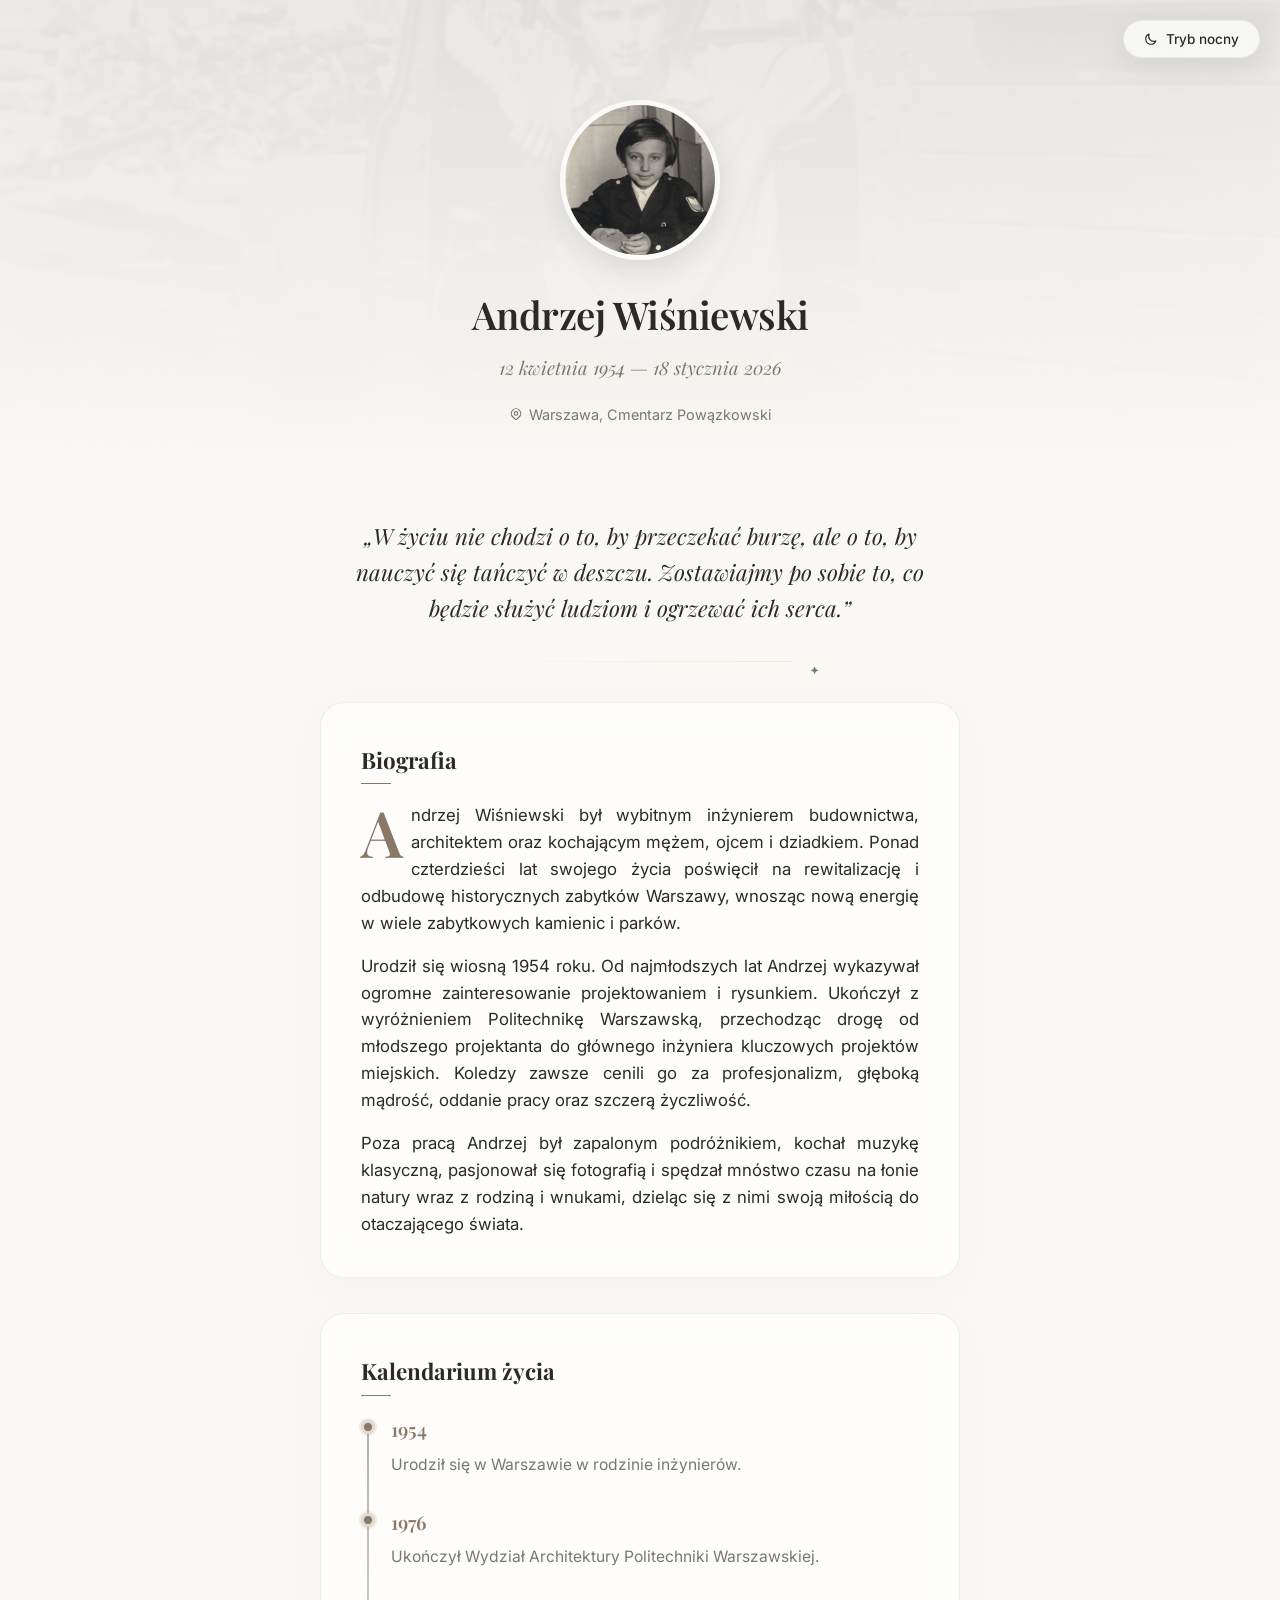
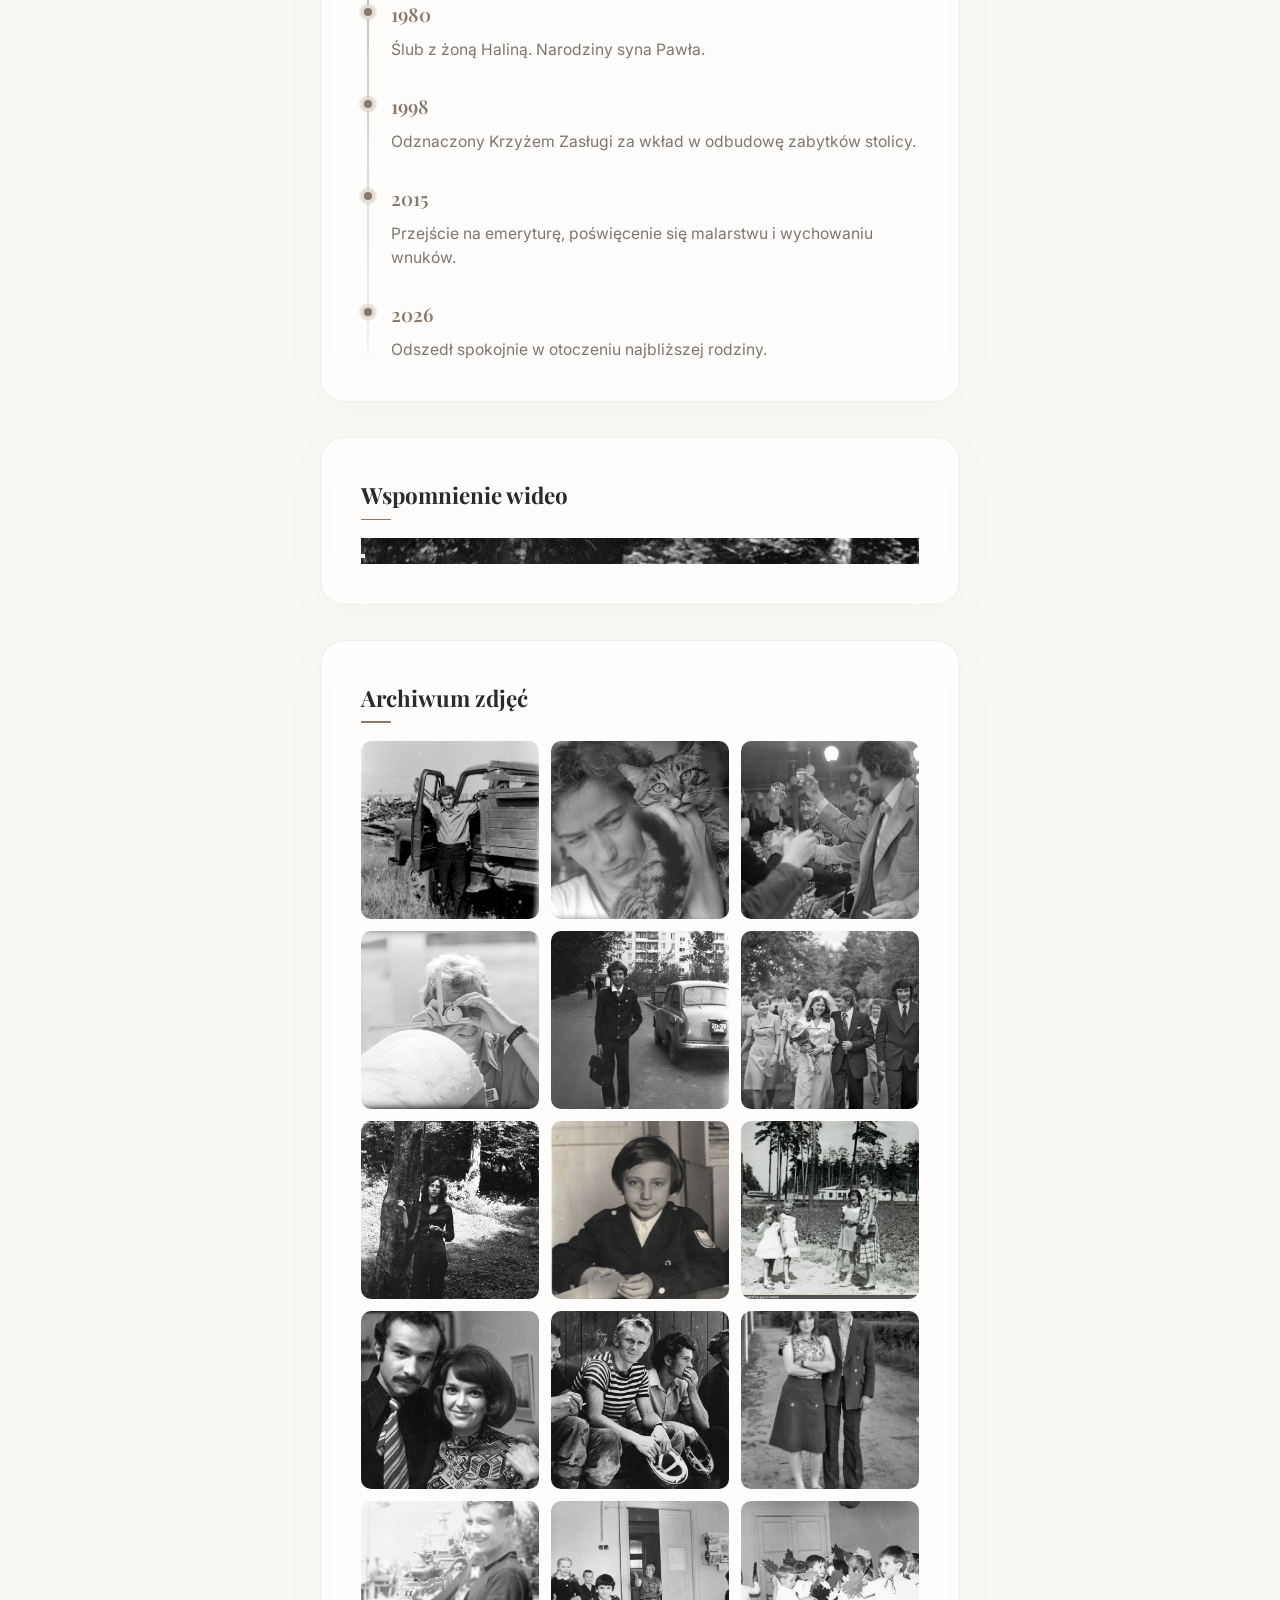
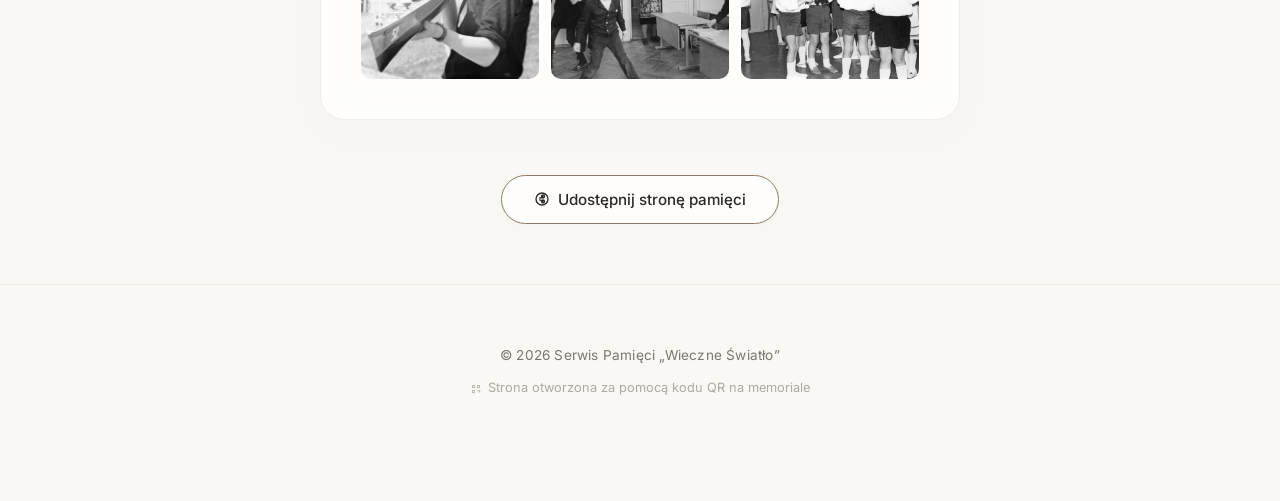
==== index.html @ 3fda1692 "Upload index.html" ====
<!DOCTYPE html>
<html lang="pl">
<!-- InMemory Rebuild Trigger -->
<head>
    <meta charset="UTF-8">
    <meta name="viewport" content="width=device-width, initial-scale=1.0">
    <title>InMemory — Andrzej Wiśniewski</title>
    <meta name="description" content="Cyfrowy memoriał ku pamięci Andrzeja Wiśniewskiego (1954 – 2026). Historia życia, biografia, zdjęcia oraz archiwum wideo.">
    <link rel="stylesheet" href="styles.css">
</head>
<body>

    <!-- Przełącznik motywu (Jasny / Ciemny) -->
    <button id="theme-toggle-btn" class="theme-toggle" aria-label="Przełącz motyw graficzny">
        <!-- Ikona wstawiana dynamicznie przez JS -->
        Tryb ciemny
    </button>

    <!-- Nagłówek strony (Hero) -->
    <header class="hero">
        <!-- Tło: Pokaz slajdów ze zdjęć z efektem rozmycia -->
        <div class="hero-slideshow">
            <div class="slide" style="background-image: url('1.jpg');"></div>
            <div class="slide" style="background-image: url('3.jpg');"></div>
            <div class="slide" style="background-image: url('4.jpg');"></div>
            <div class="slide" style="background-image: url('10.jpg');"></div>
        </div>
        <div class="hero-overlay"></div>

        <div class="hero-content">
            <div class="avatar-container">
                <img src="66.jpg" alt="Andrzej Wiśniewski" class="avatar-image">
            </div>
            <h1 class="memorial-name">Andrzej Wiśniewski</h1>
            <div class="memorial-dates">12 kwietnia 1954 — 18 stycznia 2026</div>
            
            <div class="location-tag">
                <svg width="14" height="14" fill="none" stroke="currentColor" stroke-width="2" viewBox="0 0 24 24"><path stroke-linecap="round" stroke-linejoin="round" d="M17.657 16.657L13.414 20.9a1.998 1.998 0 01-2.827 0l-4.244-4.243a8 8 0 1111.314 0z"/><path stroke-linecap="round" stroke-linejoin="round" d="M15 11a3 3 0 11-6 0 3 3 0 016 0z"/></svg>
                <span>Warszawa, Cmentarz Powązkowski</span>
            </div>
        </div>
    </header>

    <main class="container">
        
        <!-- Cytat / Motto życiowe -->
        <section class="section-quote text-center reveal">
            <blockquote class="epitaph">
                „W życiu nie chodzi o to, by przeczekać burzę, ale o to, by nauczyć się tańczyć w deszczu. Zostawiajmy po sobie to, co będzie służyć ludziom i ogrzewać ich serca.”
            </blockquote>
            <div class="separator-ornament"></div>
        </section>

        <!-- Biografia -->
        <section class="section reveal">
            <h2 class="section-title">Biografia</h2>
            <div class="bio-text">
                <p><span class="drop-cap">A</span>ndrzej Wiśniewski był wybitnym inżynierem budownictwa, architektem oraz kochającym mężem, ojcem i dziadkiem. Ponad czterdzieści lat swojego życia poświęcił na rewitalizację i odbudowę historycznych zabytków Warszawy, wnosząc nową energię w wiele zabytkowych kamienic i parków.</p>
                <p>Urodził się wiosną 1954 roku. Od najmłodszych lat Andrzej wykazywał ogromне zainteresowanie projektowaniem i rysunkiem. Ukończył z wyróżnieniem Politechnikę Warszawską, przechodząc drogę od młodszego projektanta do głównego inżyniera kluczowych projektów miejskich. Koledzy zawsze cenili go za profesjonalizm, głęboką mądrość, oddanie pracy oraz szczerą życzliwość.</p>
                <p>Poza pracą Andrzej był zapalonym podróżnikiem, kochał muzykę klasyczną, pasjonował się fotografią i spędzał mnóstwo czasu na łonie natury wraz z rodziną i wnukami, dzieląc się z nimi swoją miłością do otaczającego świata.</p>
            </div>
        </section>

        <!-- Kalendarium życia (Timeline) -->
        <section class="section reveal">
            <h2 class="section-title">Kalendarium życia</h2>
            <div class="timeline">
                <div class="timeline-item">
                    <div class="timeline-dot"></div>
                    <div class="timeline-year">1954</div>
                    <div class="timeline-desc">Urodził się w Warszawie w rodzinie inżynierów.</div>
                </div>
                <div class="timeline-item">
                    <div class="timeline-dot"></div>
                    <div class="timeline-year">1976</div>
                    <div class="timeline-desc">Ukończył Wydział Architektury Politechniki Warszawskiej.</div>
                </div>
                <div class="timeline-item">
                    <div class="timeline-dot"></div>
                    <div class="timeline-year">1980</div>
                    <div class="timeline-desc">Ślub z żoną Haliną. Narodziny syna Pawła.</div>
                </div>
                <div class="timeline-item">
                    <div class="timeline-dot"></div>
                    <div class="timeline-year">1998</div>
                    <div class="timeline-desc">Odznaczony Krzyżem Zasługi za wkład w odbudowę zabytków stolicy.</div>
                </div>
                <div class="timeline-item">
                    <div class="timeline-dot"></div>
                    <div class="timeline-year">2015</div>
                    <div class="timeline-desc">Przejście na emeryturę, poświęcenie się malarstwu i wychowaniu wnuków.</div>
                </div>
                <div class="timeline-item">
                    <div class="timeline-dot"></div>
                    <div class="timeline-year">2026</div>
                    <div class="timeline-desc">Odszedł spokojnie w otoczeniu najbliższej rodziny.</div>
                </div>
            </div>
        </section>

        <!-- Wspomnienie wideo -->
        <section class="section reveal">
            <h2 class="section-title">Wspomnienie wideo</h2>
            <div id="video-wrapper" class="video-wrapper">
                <div class="video-poster" style="background-image: url('10.jpg');">
                    <button class="custom-play-btn" aria-label="Odtwórz wideo">
                        <div class="play-icon-red"></div>
                    </button>
                </div>
            </div>
        </section>

        <!-- Archiwum fotograficzne -->
        <section class="section reveal">
            <h2 class="section-title">Archiwum zdjęć</h2>
            <div class="gallery-grid">
                <!-- Wszystkie obrazy z folderu (w formacie JPEG) -->
                <div class="gallery-item"><img src="1.jpg" alt="Wspomnienie 1"></div>
                <div class="gallery-item"><img src="3.jpg" alt="Wspomnienie 2"></div>
                <div class="gallery-item"><img src="4.jpg" alt="Wspomnienie 3"></div>
                <div class="gallery-item"><img src="6.jpg" alt="Wspomnienie 4"></div>
                <div class="gallery-item"><img src="8.jpg" alt="Wspomnienie 5"></div>
                <div class="gallery-item"><img src="9.jpg" alt="Wspomnienie 6"></div>
                <div class="gallery-item"><img src="10.jpg" alt="Wspomnienie 7"></div>
                <div class="gallery-item"><img src="66.jpg" alt="Wspomnienie 8"></div>
                <div class="gallery-item"><img src="2026-05-25 10.39.48.jpg" alt="Archiwum 1"></div>
                <div class="gallery-item"><img src="2026-05-25 10.40.03.jpg" alt="Archiwum 2"></div>
                <div class="gallery-item"><img src="2026-05-25 10.40.09.jpg" alt="Archiwum 3"></div>
                <div class="gallery-item"><img src="2026-05-25 10.40.13.jpg" alt="Archiwum 4"></div>
                <div class="gallery-item"><img src="2026-05-25 10.40.16.jpg" alt="Archiwum 5"></div>
                <div class="gallery-item"><img src="2026-05-25 13.16.13.jpg" alt="Archiwum 6"></div>
                <div class="gallery-item"><img src="11.jpg" alt="Archiwum 7"></div>
            </div>
        </section>

        <!-- Przycisk „Udostępnij stronę” -->
        <div class="share-action-container reveal">
            <button id="share-btn" class="btn-share">
                <svg width="16" height="16" fill="none" stroke="currentColor" stroke-width="2" viewBox="0 0 24 24"><path stroke-linecap="round" stroke-linejoin="round" d="M8.684 10.742l4.636-2.318M8.684 13.258l4.636 2.318M21 12a9 9 0 11-18 0 9 9 0 0118 0zM15.75 8.25a2.25 2.25 0 11-4.5 0 2.25 2.25 0 014.5 0zM15.75 15.75a2.25 2.25 0 11-4.5 0 2.25 2.25 0 014.5 0z"/></svg>
                Udostępnij stronę pamięci
            </button>
        </div>

    </main>

    <!-- Okno modalne „Udostępnij” -->
    <div id="share-modal-overlay" class="modal-overlay">
        <div class="share-modal">
            <button id="close-modal" class="close-modal-btn" aria-label="Zamknij">&times;</button>
            <h3 class="modal-title">Udostępnij memoriał</h3>
            <p style="font-size: 0.95rem; color: var(--text-secondary); margin-bottom: 24px; line-height: 1.5;">
                Skopiuj bezpośredni link, aby wysłać go bliskim i znajomym.
            </p>
            <button id="copy-url-btn" class="btn-copy">Skopiuj link</button>
        </div>
    </div>

    <!-- Stopka strony -->
    <footer class="footer">
        <p>© 2026 Serwis Pamięci „Wieczne Światło”</p>
        <div class="qr-info-box">
            <svg width="12" height="12" fill="currentColor" viewBox="0 0 24 24"><path d="M4 4h6v6H4zm2 2v2h2V6zm8-2h6v6h-6zm2 2v2h2V6zM4 14h6v6H4zm2 2v2h2v-2zm15 1h-2v2h-2v-2h-2v-2h6zm-4-4h2v2h-2zm2 2h2v2h-2z"/></svg>
            <span>Strona otworzona za pomocą kodu QR na memoriale</span>
        </div>
    </footer>

    <script src="app.js"></script>
</body>
</html>
---- styles.css ----
@import url('https://fonts.googleapis.com/css2?family=Inter:wght@300;400;500;600&family=Playfair+Display:ital,wght@0,400;0,600;1,400&display=swap');

:root {
    /* Day / Warm Light Theme */
    --bg-color: #FAF8F5;
    --card-bg: rgba(255, 255, 255, 0.72);
    --text-primary: #2C2A29;
    --text-secondary: #7C7671;
    --accent: #8A7968;
    --accent-light: #F0EAE1;
    --border-color: rgba(138, 121, 104, 0.12);
    --hero-overlay: rgba(250, 248, 245, 0.85);
    
    --font-serif: 'Playfair Display', Georgia, serif;
    --font-sans: 'Inter', system-ui, -apple-system, sans-serif;
    --transition-smooth: all 0.5s cubic-bezier(0.16, 1, 0.3, 1);
}

/* Night / Dark Theme */
[data-theme="dark"] {
    --bg-color: #121110;
    --card-bg: rgba(28, 26, 25, 0.72);
    --text-primary: #EDE9E6;
    --text-secondary: #9E9790;
    --accent: #D4AF37; /* Gold accent */
    --accent-light: #2A2624;
    --border-color: rgba(212, 175, 55, 0.12);
    --hero-overlay: rgba(18, 17, 16, 0.88);
}

* {
    box-sizing: border-box;
    margin: 0;
    padding: 0;
}

body {
    background-color: var(--bg-color);
    color: var(--text-primary);
    font-family: var(--font-sans);
    line-height: 1.6;
    -webkit-font-smoothing: antialiased;
    padding-bottom: 40px;
    transition: var(--transition-smooth);
    touch-action: manipulation; /* Disable double-tap zoom globally */
}

body.lightbox-open {
    overflow: hidden;
    touch-action: none; /* Prevent any background scrolling on touch screens */
}

/* Theme Toggle Button */
.theme-toggle {
    position: fixed;
    top: 20px;
    right: 20px;
    z-index: 1000;
    background: var(--card-bg);
    backdrop-filter: blur(12px);
    -webkit-backdrop-filter: blur(12px);
    border: 1px solid var(--border-color);
    color: var(--text-primary);
    padding: 10px 20px;
    border-radius: 30px;
    cursor: pointer;
    font-family: var(--font-sans);
    font-size: 0.85rem;
    font-weight: 500;
    display: flex;
    align-items: center;
    gap: 8px;
    box-shadow: 0 8px 32px rgba(0, 0, 0, 0.08);
    transition: var(--transition-smooth);
}

.theme-toggle:hover {
    transform: translateY(-1px) scale(1.03);
    box-shadow: 0 12px 24px rgba(0, 0, 0, 0.12);
}

/* Hero Section & Background Slideshow */
.hero {
    position: relative;
    text-align: center;
    padding: 100px 20px 40px;
    overflow: hidden;
    min-height: 420px;
    display: flex;
    flex-direction: column;
    justify-content: center;
    align-items: center;
}

.hero-slideshow {
    position: absolute;
    top: 0;
    left: 0;
    width: 100%;
    height: 100%;
    z-index: 1;
}

.slide {
    position: absolute;
    top: 0;
    left: 0;
    width: 100%;
    height: 100%;
    background-size: cover;
    background-position: center;
    opacity: 0;
    filter: blur(8px) scale(1.05);
    transition: opacity 2s ease-in-out;
}

.slide.active {
    opacity: 0.35;
}

.hero-overlay {
    position: absolute;
    top: 0;
    left: 0;
    width: 100%;
    height: 100%;
    background: linear-gradient(180deg, rgba(0,0,0,0.05) 0%, var(--bg-color) 100%), var(--hero-overlay);
    z-index: 2;
    transition: var(--transition-smooth);
}

.hero-content {
    position: relative;
    z-index: 3;
}

.avatar-container {
    position: relative;
    width: 160px;
    height: 160px;
    margin: 0 auto 24px;
    border-radius: 50%;
    padding: 5px;
    background: var(--card-bg);
    box-shadow: 0 10px 30px rgba(0, 0, 0, 0.1);
    transition: var(--transition-smooth);
}

.avatar-image {
    width: 100%;
    height: 100%;
    border-radius: 50%;
    object-fit: cover;
    display: block;
}

.memorial-name {
    font-family: var(--font-serif);
    font-size: 2.4rem;
    font-weight: 600;
    letter-spacing: -0.5px;
    margin-bottom: 8px;
    color: var(--text-primary);
}

.memorial-dates {
    font-family: var(--font-serif);
    font-size: 1.15rem;
    font-style: italic;
    color: var(--text-secondary);
    margin-bottom: 20px;
}

.location-tag {
    display: inline-flex;
    align-items: center;
    gap: 6px;
    font-size: 0.9rem;
    color: var(--text-secondary);
}

/* Container */
.container {
    max-width: 680px;
    margin: 0 auto;
    padding: 0 20px;
    position: relative;
    z-index: 4;
}

/* Scroll Reveal Elements */
.reveal {
    opacity: 0;
    transform: translateY(30px);
    transition: opacity 0.8s cubic-bezier(0.16, 1, 0.3, 1), transform 0.8s cubic-bezier(0.16, 1, 0.3, 1);
}

.reveal.active {
    opacity: 1;
    transform: translateY(0);
}

/* Section Styling */
.section {
    background: var(--card-bg);
    backdrop-filter: blur(20px);
    -webkit-backdrop-filter: blur(20px);
    border-radius: 24px;
    padding: 40px;
    margin-bottom: 35px;
    box-shadow: 0 10px 40px rgba(138, 121, 104, 0.04);
    border: 1px solid var(--border-color);
    transition: var(--transition-smooth);
}

.section:hover {
    transform: translateY(-2px);
    box-shadow: 0 16px 48px rgba(138, 121, 104, 0.08);
}

.section-quote {
    padding: 40px 20px 10px;
    margin-bottom: 30px;
}

.separator-ornament {
    display: flex;
    align-items: center;
    justify-content: center;
    gap: 16px;
    margin: 24px auto 0;
    width: 60%;
}

.separator-ornament::before,
.separator-ornament::after {
    content: '';
    flex: 1;
    height: 1px;
    background: linear-gradient(90deg, transparent, var(--border-color), transparent);
}

.separator-ornament::before {
    background: linear-gradient(90deg, transparent, var(--border-color));
}

.separator-ornament::after {
    background: linear-gradient(90deg, var(--border-color), transparent);
}

.separator-ornament::after {
    content: '✦';
    font-size: 0.8rem;
    color: var(--accent);
    flex: 0;
    margin: 0;
    background: none;
}

.drop-cap {
    float: left;
    font-family: var(--font-serif);
    font-size: 4rem;
    line-height: 0.8;
    padding-top: 4px;
    padding-right: 8px;
    color: var(--accent);
    font-weight: 600;
}

.section-title {
    font-family: var(--font-serif);
    font-size: 1.4rem;
    margin-bottom: 24px;
    color: var(--text-primary);
    position: relative;
    display: inline-block;
}

.section-title::after {
    content: '';
    position: absolute;
    bottom: -6px;
    left: 0;
    width: 30px;
    height: 1.5px;
    background-color: var(--accent);
}

/* Epitaph / Quote */
.epitaph {
    text-align: center;
    font-family: var(--font-serif);
    font-size: 1.4rem;
    font-style: italic;
    color: var(--text-primary);
    line-height: 1.6;
    padding: 10px;
    position: relative;
}

/* Biography */
.bio-text {
    font-size: 1.05rem;
    color: var(--text-primary);
    text-align: justify;
    text-justify: inter-word;
}

.bio-text p {
    margin-bottom: 16px;
}

.bio-text p:last-child {
    margin-bottom: 0;
}

/* Timeline */
.timeline {
    position: relative;
    padding-left: 30px;
}

.timeline::before {
    content: '';
    position: absolute;
    left: 6px;
    top: 6px;
    bottom: 6px;
    width: 2px;
    background: linear-gradient(180deg, var(--accent) 0%, var(--accent-light) 100%);
    opacity: 0.6;
}

.timeline-item {
    position: relative;
    margin-bottom: 30px;
}

.timeline-item:last-child {
    margin-bottom: 0;
}

.timeline-dot {
    position: absolute;
    left: -30px;
    top: 6px;
    width: 14px;
    height: 14px;
    border-radius: 50%;
    background-color: var(--accent);
    border: 3px solid var(--card-bg);
    box-shadow: 0 0 0 2px rgba(138, 121, 104, 0.15);
    transition: var(--transition-smooth);
}

.timeline-item:hover .timeline-dot {
    transform: scale(1.2);
    background-color: var(--text-primary);
    box-shadow: 0 0 0 4px rgba(138, 121, 104, 0.25);
}

.timeline-year {
    font-family: var(--font-serif);
    font-weight: 600;
    font-size: 1.2rem;
    color: var(--accent);
    margin-bottom: 6px;
    display: inline-block;
    padding-bottom: 2px;
}

.timeline-desc {
    font-size: 0.98rem;
    color: var(--text-secondary);
    line-height: 1.5;
}

/* Video Section */
.video-container {
    position: relative;
    border-radius: 14px;
    overflow: hidden;
    background: #000;
    aspect-ratio: 16/9;
}

.video-container video {
    width: 100%;
    height: 100%;
    object-fit: cover;
}

/* Gallery Grid */
.gallery-grid {
    display: grid;
    grid-template-columns: repeat(3, 1fr);
    gap: 12px;
}

.gallery-item {
    aspect-ratio: 1;
    overflow: hidden;
    border-radius: 10px;
    cursor: pointer;
    background-color: var(--accent-light);
    position: relative;
}

.gallery-item img {
    width: 100%;
    height: 100%;
    object-fit: cover;
    transition: var(--transition-smooth);
}

.gallery-item:hover img {
    transform: scale(1.04);
}

/* Lightbox Modal */
.lightbox {
    position: fixed;
    top: 0;
    left: 0;
    width: 100%;
    height: 100%;
    background: rgba(0, 0, 0, 0.95);
    display: flex;
    align-items: center;
    justify-content: center;
    z-index: 1000;
    opacity: 0;
    pointer-events: none;
    transition: opacity 0.3s ease;
    touch-action: none;
}

.lightbox.active {
    opacity: 1;
    pointer-events: auto;
}

.lightbox-content {
    max-width: 80%;
    max-height: 80%;
    object-fit: contain;
    border-radius: 6px;
    user-select: none;
}

.lightbox-close {
    position: absolute;
    top: 20px;
    right: 20px;
    color: white;
    font-size: 2.5rem;
    cursor: pointer;
    background: none;
    border: none;
    padding: 10px;
    z-index: 1010;
}

/* Lightbox Navigation */
.lightbox-arrow {
    position: absolute;
    top: 50%;
    transform: translateY(-50%);
    background: none;
    border: none;
    color: rgba(255, 255, 255, 0.7);
    font-size: 3rem;
    cursor: pointer;
    padding: 20px;
    user-select: none;
    transition: var(--transition-smooth);
    z-index: 1010;
}

.lightbox-arrow:hover {
    color: white;
}

.lightbox-prev {
    left: 10px;
}

.lightbox-next {
    right: 10px;
}

/* Share Section */
.share-action-container {
    text-align: center;
    padding: 20px 0 60px; /* added bottom margin */
}

.btn-share {
    background: var(--card-bg);
    color: var(--text-primary);
    border: 1px solid var(--accent);
    padding: 14px 32px;
    font-family: var(--font-sans);
    font-size: 0.95rem;
    font-weight: 500;
    border-radius: 30px;
    cursor: pointer;
    box-shadow: 0 4px 15px rgba(0, 0, 0, 0.02);
    display: inline-flex;
    align-items: center;
    gap: 8px;
    transition: var(--transition-smooth);
}

.btn-share:hover {
    transform: translateY(-2px);
    box-shadow: 0 8px 24px rgba(0, 0, 0, 0.08);
    background-color: var(--accent);
    color: var(--card-bg);
}

/* Share Modal */
.modal-overlay {
    position: fixed;
    top: 0;
    left: 0;
    width: 100%;
    height: 100%;
    background: rgba(0, 0, 0, 0.5);
    backdrop-filter: blur(4px);
    display: flex;
    align-items: center;
    justify-content: center;
    z-index: 1100;
    opacity: 0;
    pointer-events: none;
    transition: opacity 0.3s ease;
}

.modal-overlay.active {
    opacity: 1;
    pointer-events: auto;
}

.share-modal {
    background: var(--card-bg);
    border-radius: 24px;
    padding: 35px;
    width: 90%;
    max-width: 400px;
    text-align: center;
    box-shadow: 0 20px 60px rgba(0,0,0,0.15);
    border: 1px solid var(--border-color);
    transform: scale(0.9);
    transition: transform 0.3s cubic-bezier(0.16, 1, 0.3, 1);
}

.modal-overlay.active .share-modal {
    transform: scale(1);
}

.modal-title {
    font-family: var(--font-serif);
    font-size: 1.3rem;
    margin-bottom: 20px;
    color: var(--text-primary);
}

.btn-copy {
    background-color: var(--text-primary);
    color: var(--card-bg);
    border: none;
    padding: 10px 24px;
    border-radius: 20px;
    font-size: 0.9rem;
    font-weight: 500;
    cursor: pointer;
    transition: var(--transition-smooth);
    margin-top: 10px;
    width: 100%;
}

.btn-copy:hover {
    opacity: 0.9;
}

.close-modal-btn {
    position: absolute;
    top: 15px;
    right: 15px;
    background: none;
    border: none;
    font-size: 1.5rem;
    color: var(--text-secondary);
    cursor: pointer;
}

/* Footer */
.footer {
    text-align: center;
    padding: 60px 20px; /* More breathing room */
    font-size: 0.85rem;
    color: var(--text-secondary);
    border-top: 1px solid var(--border-color);
    background: transparent;
    transition: var(--transition-smooth);
}

.footer p {
    margin-bottom: 12px;
    font-weight: 400;
    letter-spacing: 0.2px;
}

.qr-info-box {
    display: inline-flex;
    align-items: center;
    justify-content: center;
    gap: 6px;
    background: none; /* Removed the heavy dark background */
    border: none;
    padding: 0;
    color: var(--text-secondary);
    font-size: 0.8rem;
    opacity: 0.6; /* Subdued look */
    transition: var(--transition-smooth);
}

.qr-info-box svg {
    opacity: 0.8;
}

/* Utility */
.text-center { text-align: center; }

/* Responsive adjustments */
@media (max-width: 480px) {
    .memorial-name {
        font-size: 1.7rem;
    }
    .avatar-container {
        width: 120px;
        height: 120px;
        margin-bottom: 16px;
    }
    .gallery-grid {
        grid-template-columns: repeat(2, 1fr);
    }
    .section {
        padding: 16px 12px;
        border-radius: 12px;
        margin-bottom: 20px;
    }
    .section-title {
        font-size: 1.25rem;
        margin-bottom: 16px;
    }
    .epitaph {
        font-size: 1.15rem;
        padding: 10px 5px;
    }
    .bio-text {
        font-size: 0.95rem;
    }
    .hero {
        padding-top: 60px;
        min-height: 320px;
    }
    .lightbox-arrow {
        font-size: 1.8rem;
        padding: 10px;
    }
    .footer {
        padding: 30px 15px;
    }
}
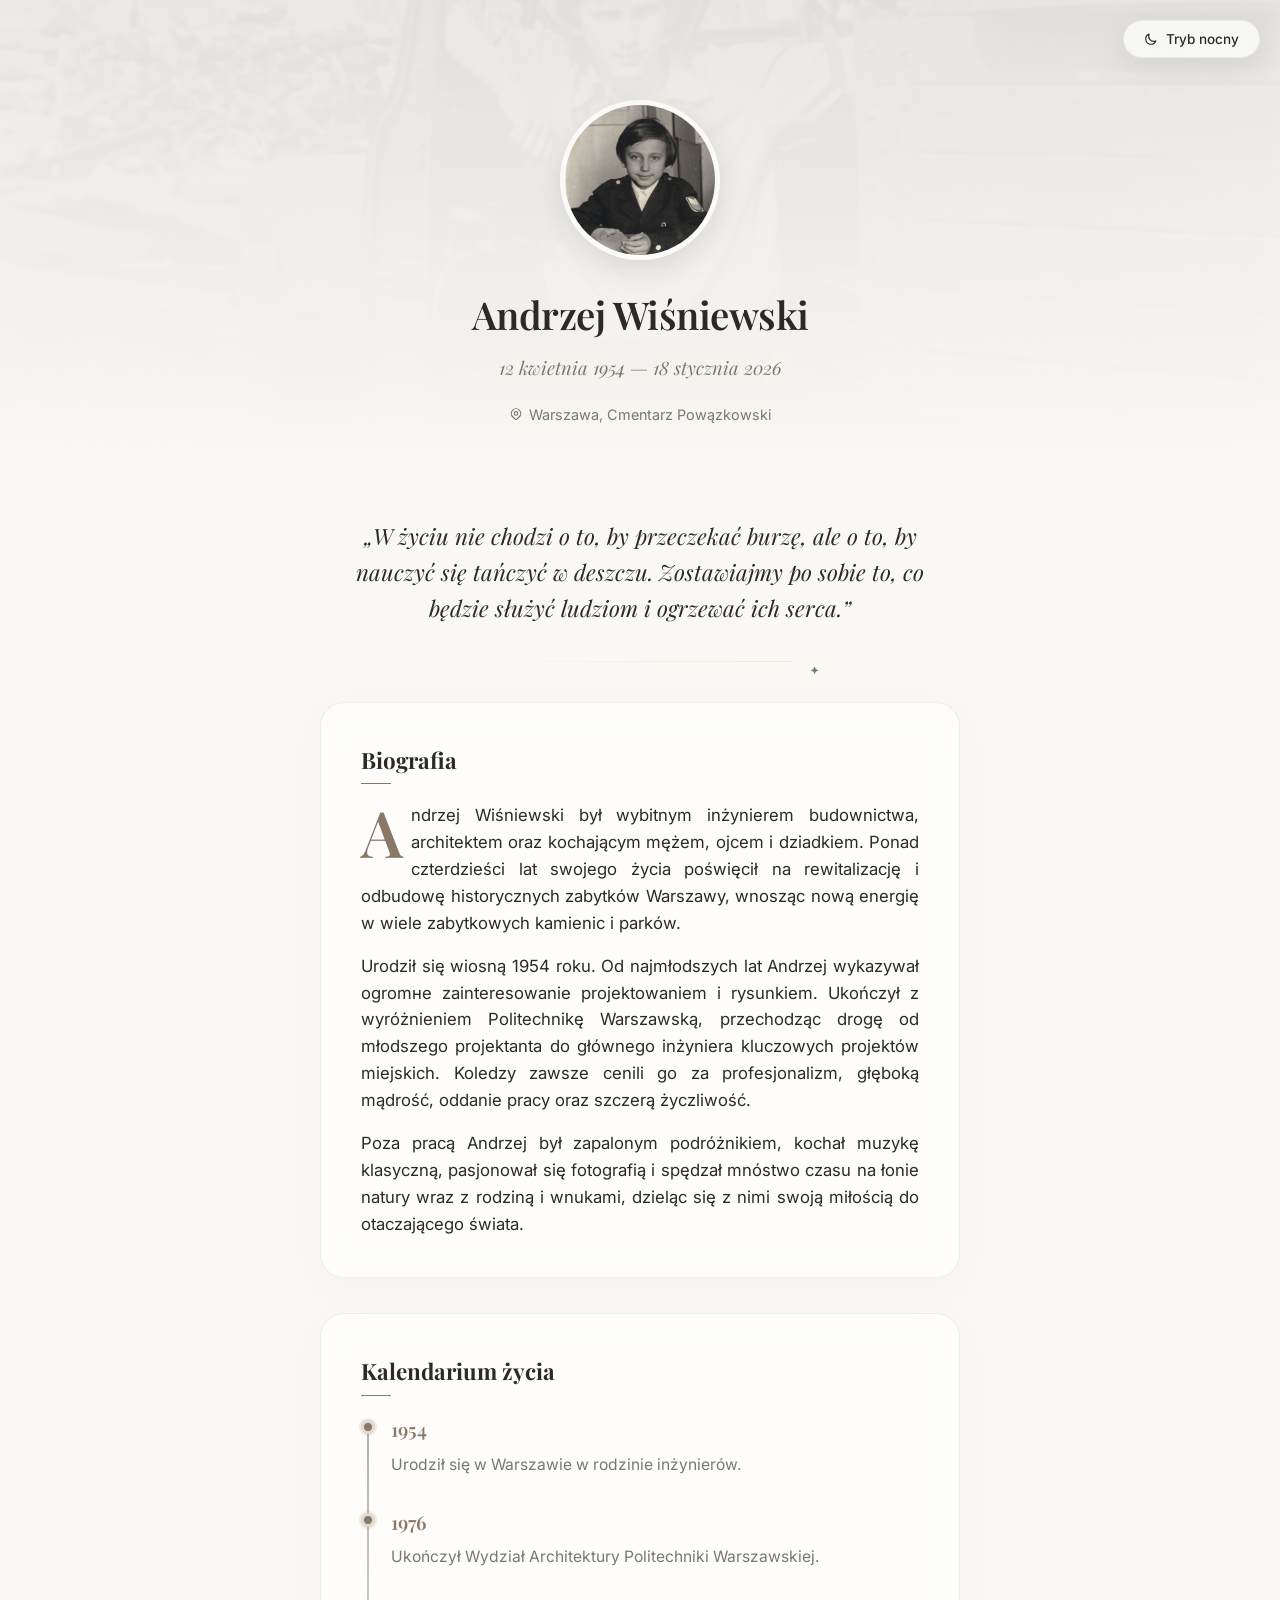
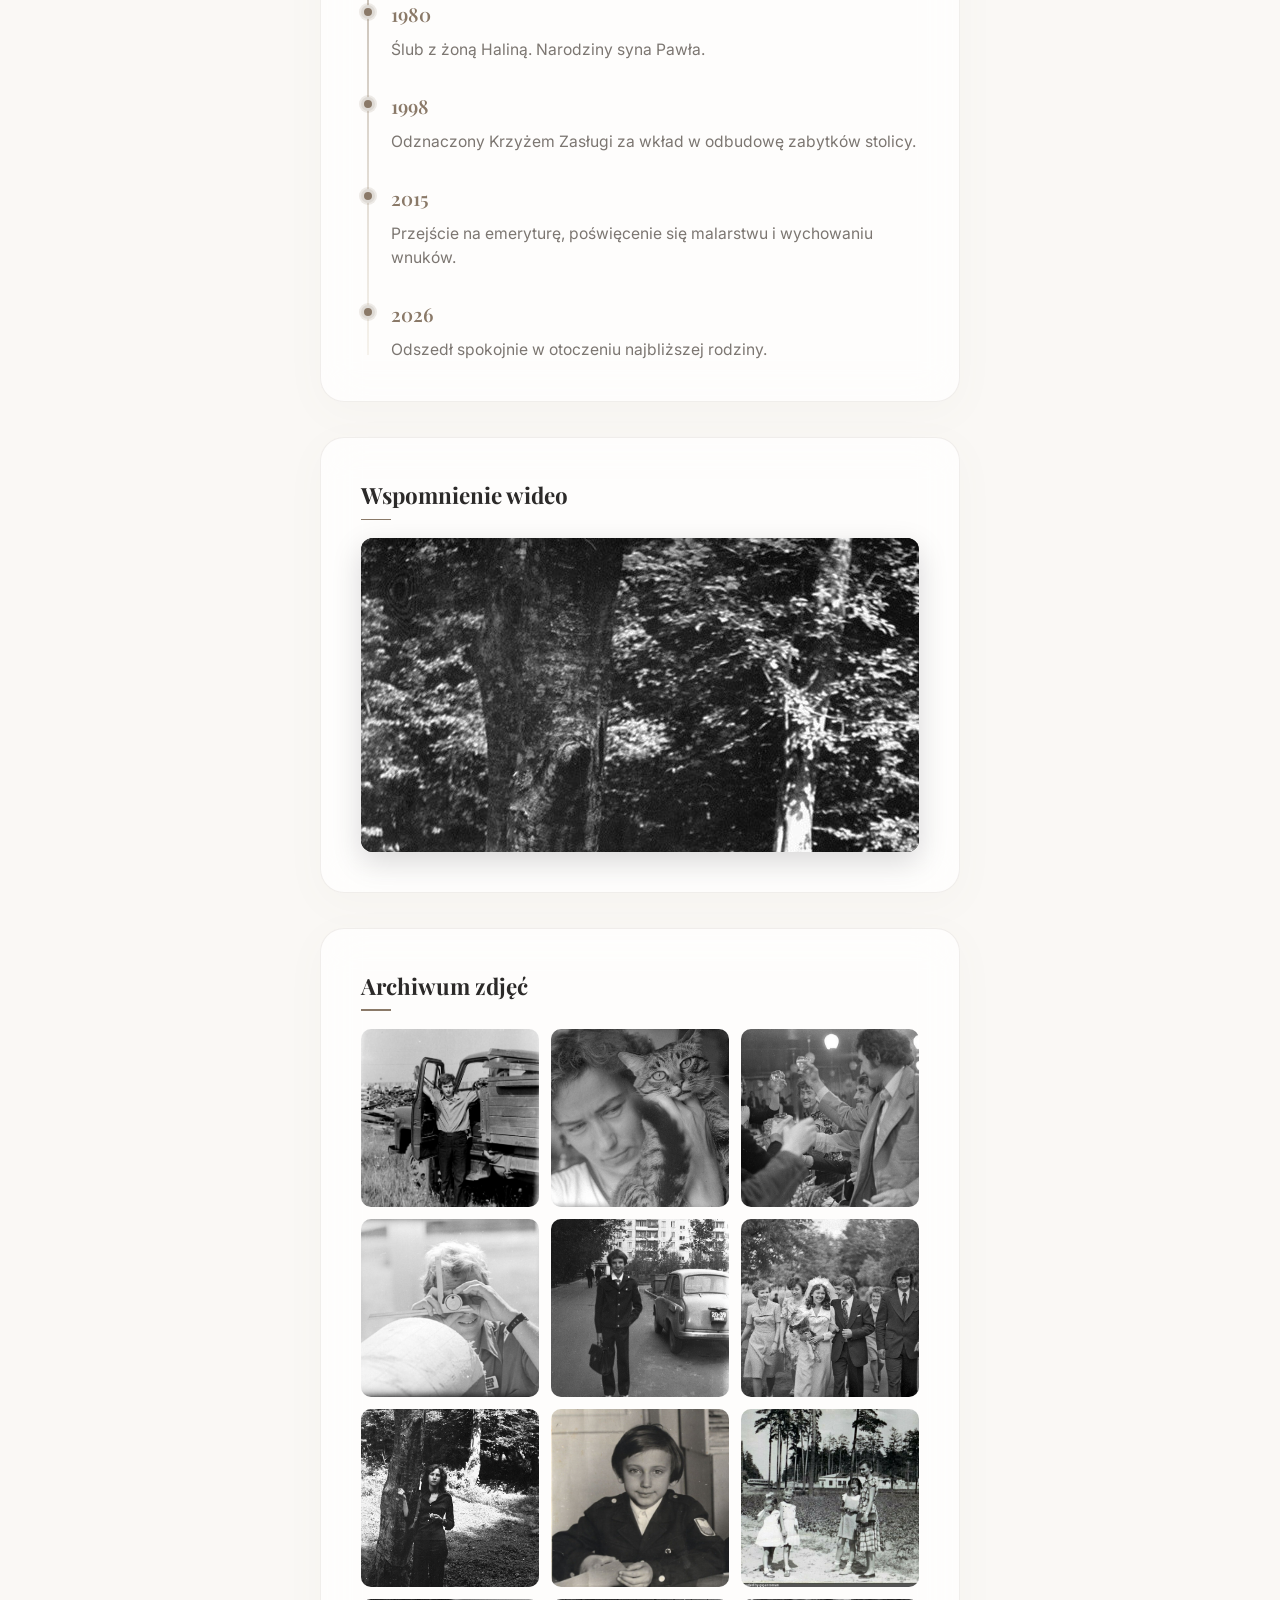
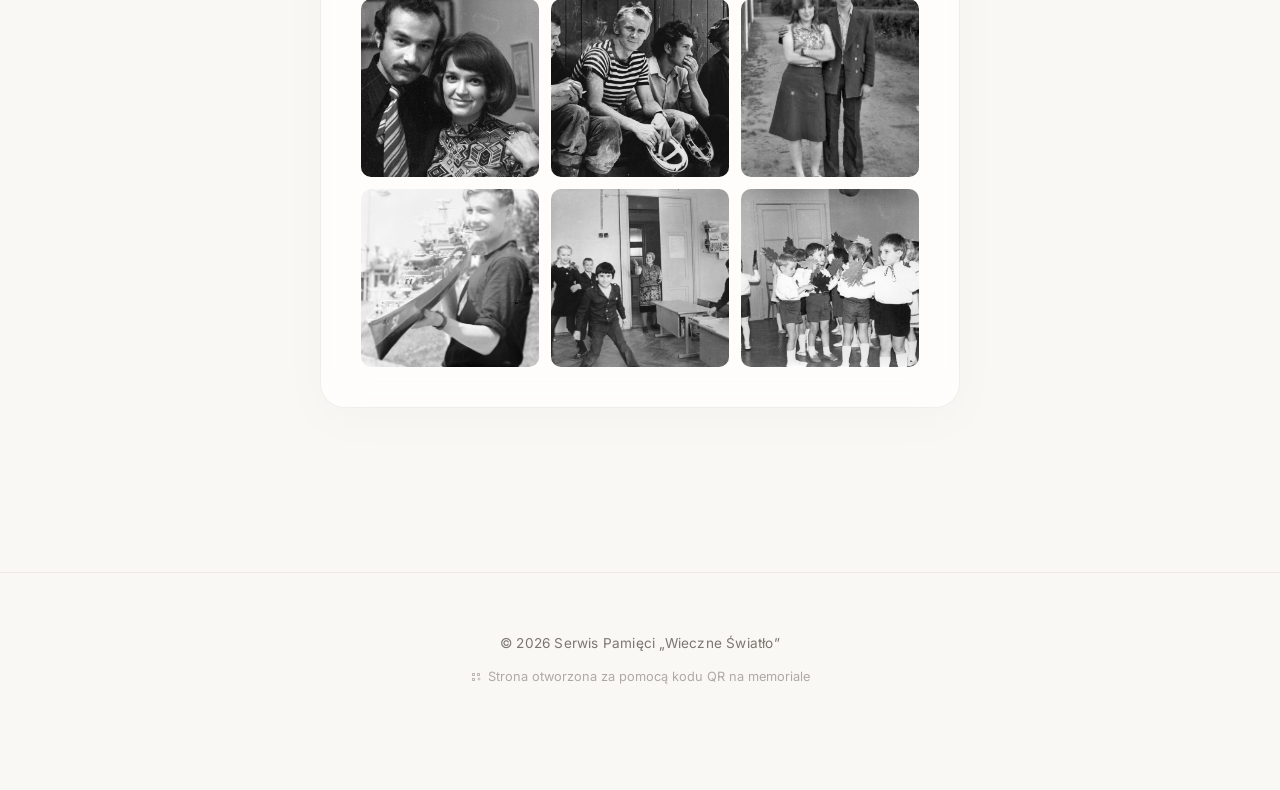
==== commit 2566994a: "Upload index.html" ====
--- a/index.html
+++ b/index.html
@@ -102,11 +102,10 @@
         <section class="section reveal">
             <h2 class="section-title">Wspomnienie wideo</h2>
             <div id="video-wrapper" class="video-wrapper">
-                <div class="video-poster" style="background-image: url('10.jpg');">
-                    <button class="custom-play-btn" aria-label="Odtwórz wideo">
-                        <div class="play-icon-red"></div>
-                    </button>
-                </div>
+                <img src="10.jpg" alt="Kliknij aby odtworzyć wideo" class="video-thumbnail">
+                <button class="custom-play-btn" aria-label="Odtwórz wideo">
+                    <div class="play-icon-red"></div>
+                </button>
             </div>
         </section>
 
--- a/styles.css
+++ b/styles.css
@@ -377,18 +377,85 @@
 }
 
 /* Video Section */
-.video-container {
-    position: relative;
+.video-wrapper {
+    position: relative;
+    width: 100%;
+    aspect-ratio: 16 / 9;
+    border-radius: 12px;
+    overflow: hidden;
+    box-shadow: 0 10px 30px rgba(0,0,0,0.15);
+    background: #000;
+}
+
+.video-poster {
+    position: absolute;
+    top: 0;
+    left: 0;
+    width: 100%;
+    height: 100%;
+    background-size: cover;
+    background-position: center;
+    display: flex;
+    align-items: center;
+    justify-content: center;
+    cursor: pointer;
+    z-index: 5;
+    transition: var(--transition-smooth);
+}
+
+.video-poster::after {
+    content: '';
+    position: absolute;
+    top: 0;
+    left: 0;
+    width: 100%;
+    height: 100%;
+    background: rgba(0, 0, 0, 0.15);
+    transition: var(--transition-smooth);
+}
+
+.video-poster:hover::after {
+    background: rgba(0, 0, 0, 0.3);
+}
+
+.custom-play-btn {
+    position: relative;
+    z-index: 10;
+    background: none;
+    border: none;
+    width: 68px;
+    height: 48px;
+    cursor: pointer;
+    transition: var(--transition-smooth);
+}
+
+.play-icon-red {
+    width: 68px;
+    height: 48px;
+    background-color: #FF0000;
     border-radius: 14px;
-    overflow: hidden;
-    background: #000;
-    aspect-ratio: 16/9;
-}
-
-.video-container video {
-    width: 100%;
-    height: 100%;
-    object-fit: cover;
+    position: relative;
+    display: flex;
+    align-items: center;
+    justify-content: center;
+    box-shadow: 0 4px 20px rgba(255, 0, 0, 0.4);
+    transition: var(--transition-smooth);
+}
+
+.play-icon-red::before {
+    content: '';
+    width: 0;
+    height: 0;
+    border-style: solid;
+    border-width: 10px 0 10px 18px;
+    border-color: transparent transparent transparent #ffffff;
+    margin-left: 4px;
+}
+
+.video-poster:hover .play-icon-red {
+    background-color: #cc0000;
+    transform: scale(1.1);
+    box-shadow: 0 6px 24px rgba(255, 0, 0, 0.6);
 }
 
 /* Gallery Grid */
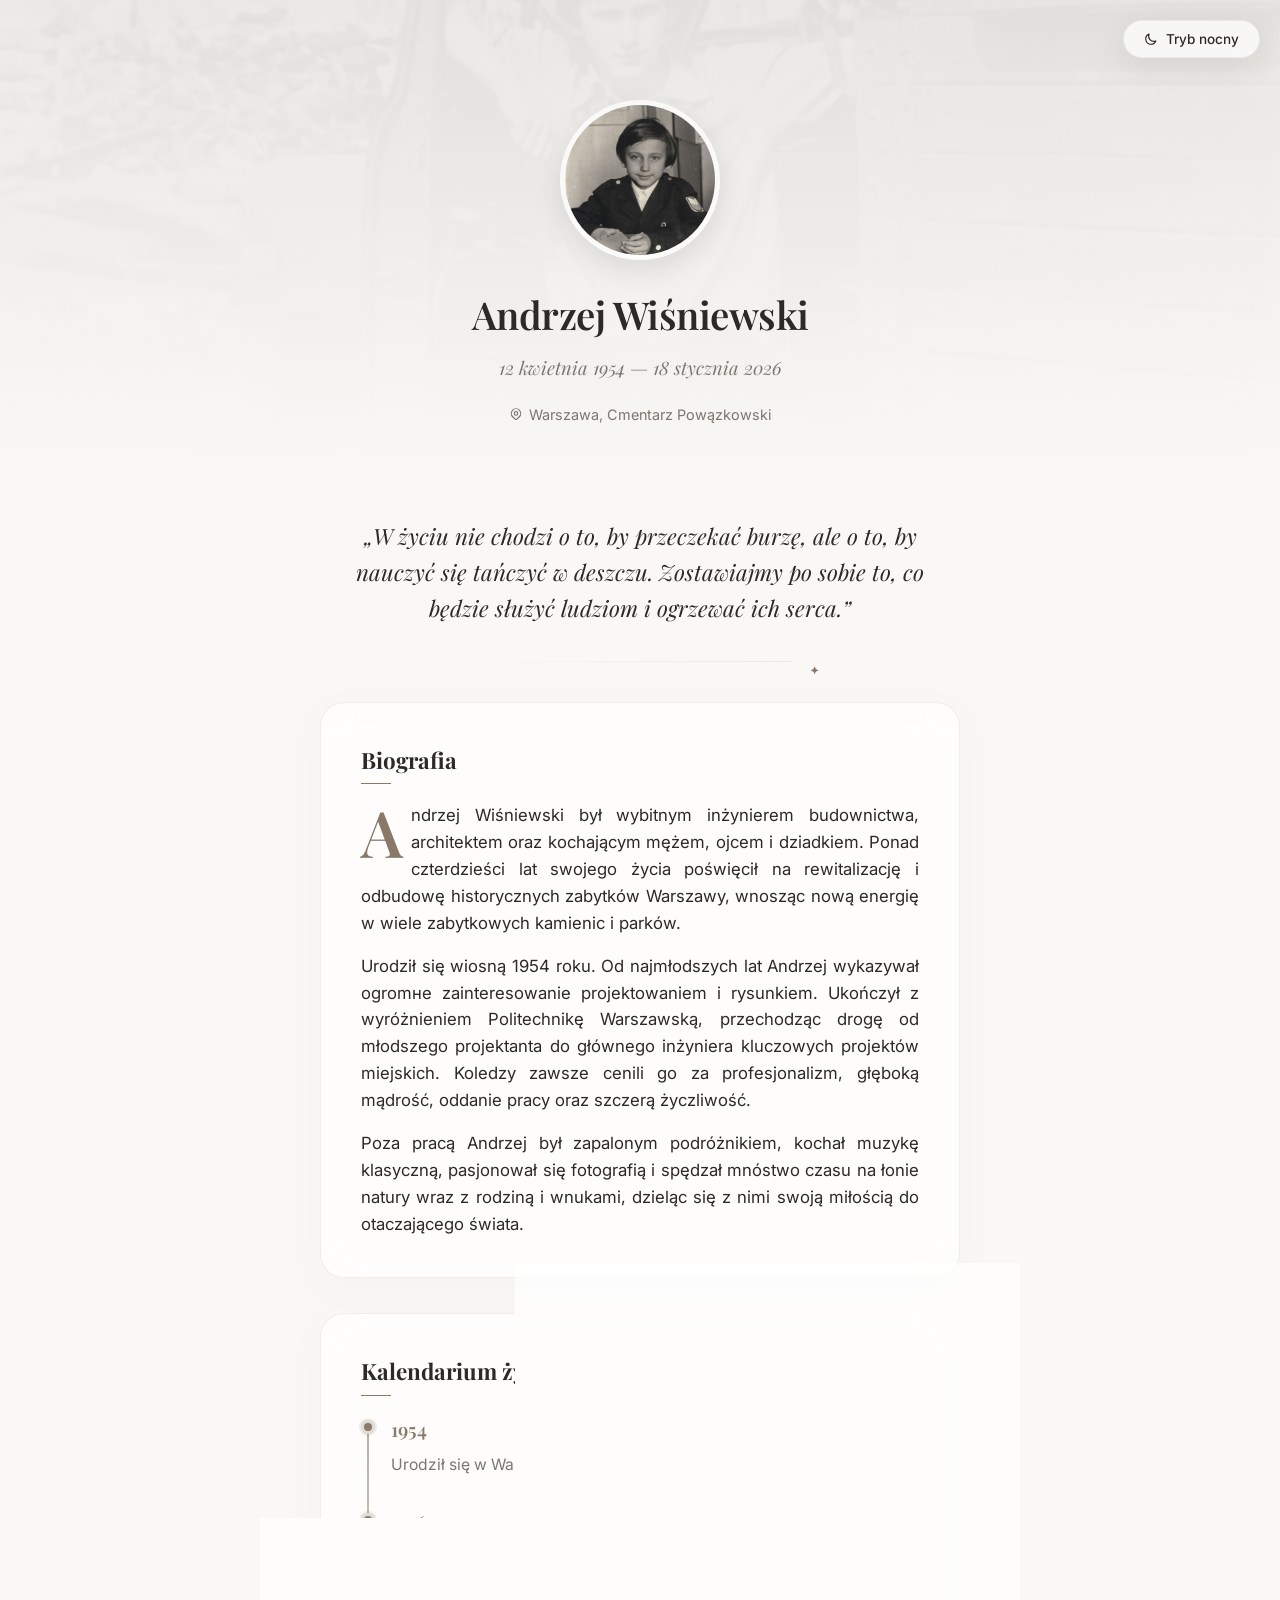
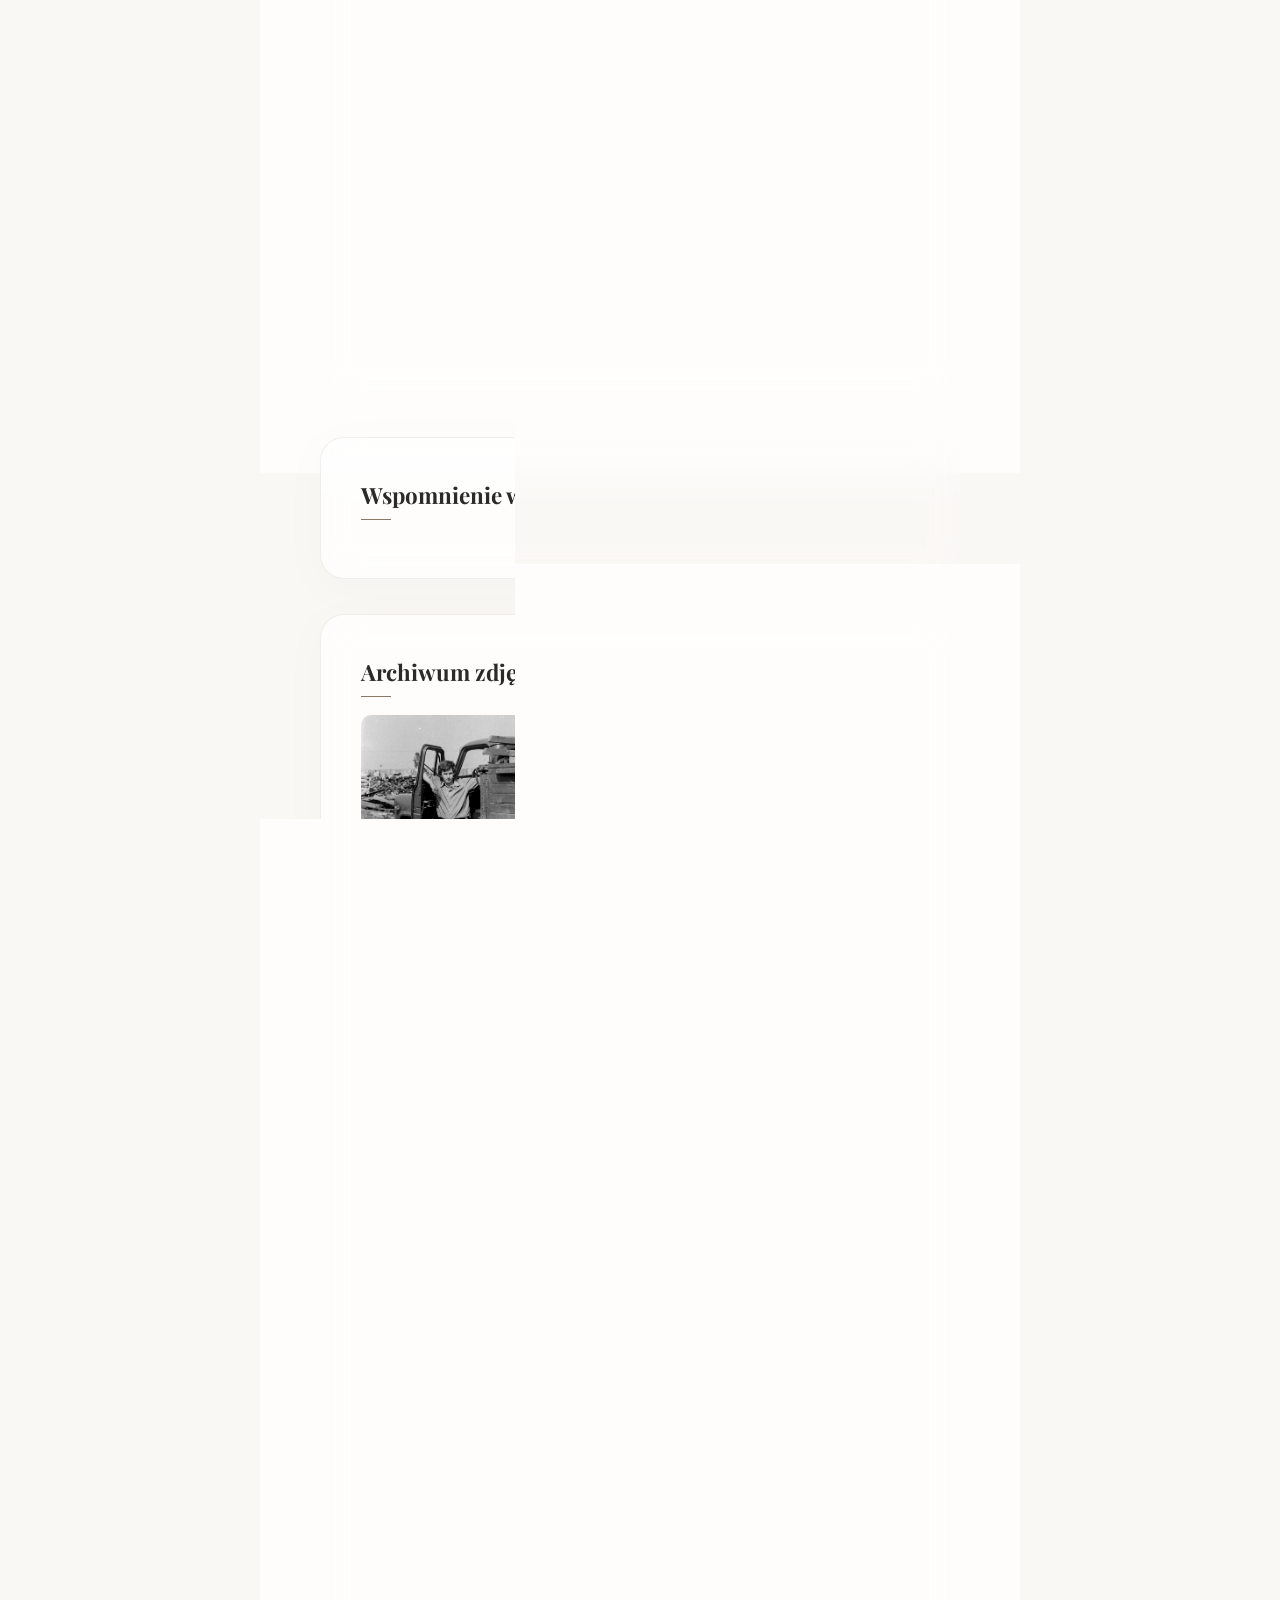
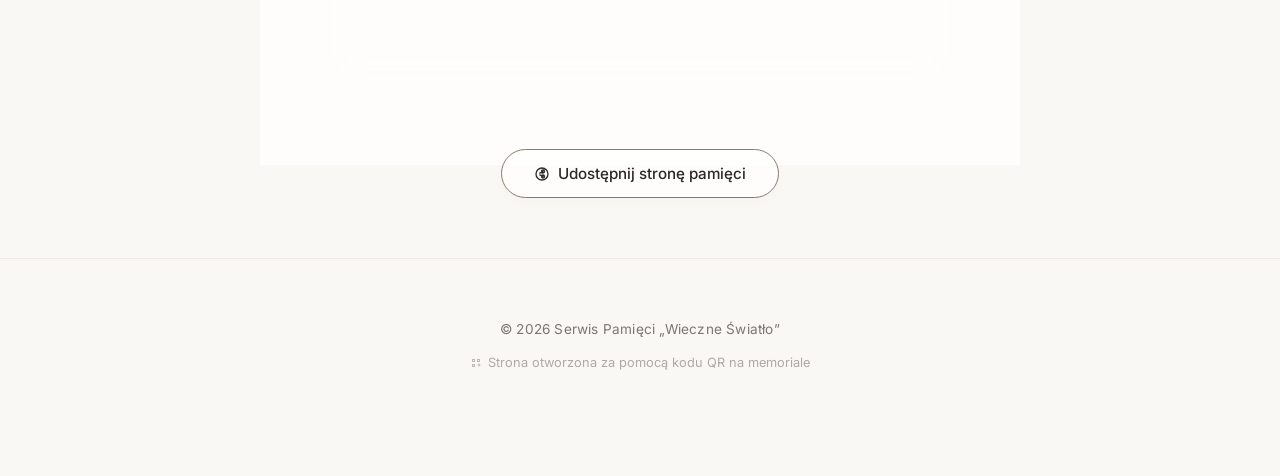
==== commit 224d4394: "Upload index.html" ====
--- a/index.html
+++ b/index.html
@@ -101,8 +101,7 @@
         <!-- Wspomnienie wideo -->
         <section class="section reveal">
             <h2 class="section-title">Wspomnienie wideo</h2>
-            <div id="video-wrapper" class="video-wrapper">
-                <img src="10.jpg" alt="Kliknij aby odtworzyć wideo" class="video-thumbnail">
+            <div id="video-wrapper" class="video-wrapper" style="background-image: url('10.jpg');">
                 <button class="custom-play-btn" aria-label="Odtwórz wideo">
                     <div class="play-icon-red"></div>
                 </button>
--- a/styles.css
+++ b/styles.css
@@ -379,52 +379,45 @@
 /* Video Section */
 .video-wrapper {
     position: relative;
-    width: 100%;
-    aspect-ratio: 16 / 9;
     border-radius: 12px;
     overflow: hidden;
     box-shadow: 0 10px 30px rgba(0,0,0,0.15);
-    background: #000;
-}
-
-.video-poster {
-    position: absolute;
-    top: 0;
-    left: 0;
-    width: 100%;
-    height: 100%;
-    background-size: cover;
-    background-position: center;
-    display: flex;
-    align-items: center;
-    justify-content: center;
-    cursor: pointer;
-    z-index: 5;
-    transition: var(--transition-smooth);
-}
-
-.video-poster::after {
+    cursor: pointer;
+    display: block;
+}
+
+.video-wrapper:hover .play-icon-red {
+    background-color: #cc0000;
+    transform: scale(1.1);
+    box-shadow: 0 6px 24px rgba(255, 0, 0, 0.6);
+}
+
+.video-wrapper::after {
     content: '';
     position: absolute;
-    top: 0;
-    left: 0;
-    width: 100%;
-    height: 100%;
+    inset: 0;
     background: rgba(0, 0, 0, 0.15);
     transition: var(--transition-smooth);
 }
 
-.video-poster:hover::after {
+.video-wrapper:hover::after {
     background: rgba(0, 0, 0, 0.3);
 }
 
+.video-thumbnail {
+    width: 100%;
+    display: block;
+    border-radius: 12px;
+}
+
 .custom-play-btn {
-    position: relative;
+    position: absolute;
+    top: 50%;
+    left: 50%;
+    transform: translate(-50%, -50%);
     z-index: 10;
     background: none;
     border: none;
-    width: 68px;
-    height: 48px;
     cursor: pointer;
     transition: var(--transition-smooth);
 }
@@ -452,10 +445,14 @@
     margin-left: 4px;
 }
 
-.video-poster:hover .play-icon-red {
-    background-color: #cc0000;
-    transform: scale(1.1);
-    box-shadow: 0 6px 24px rgba(255, 0, 0, 0.6);
+/* Iframe inserted on click */
+.video-wrapper iframe {
+    position: absolute;
+    top: 0;
+    left: 0;
+    width: 100%;
+    height: 100%;
+    border: 0;
 }
 
 /* Gallery Grid */
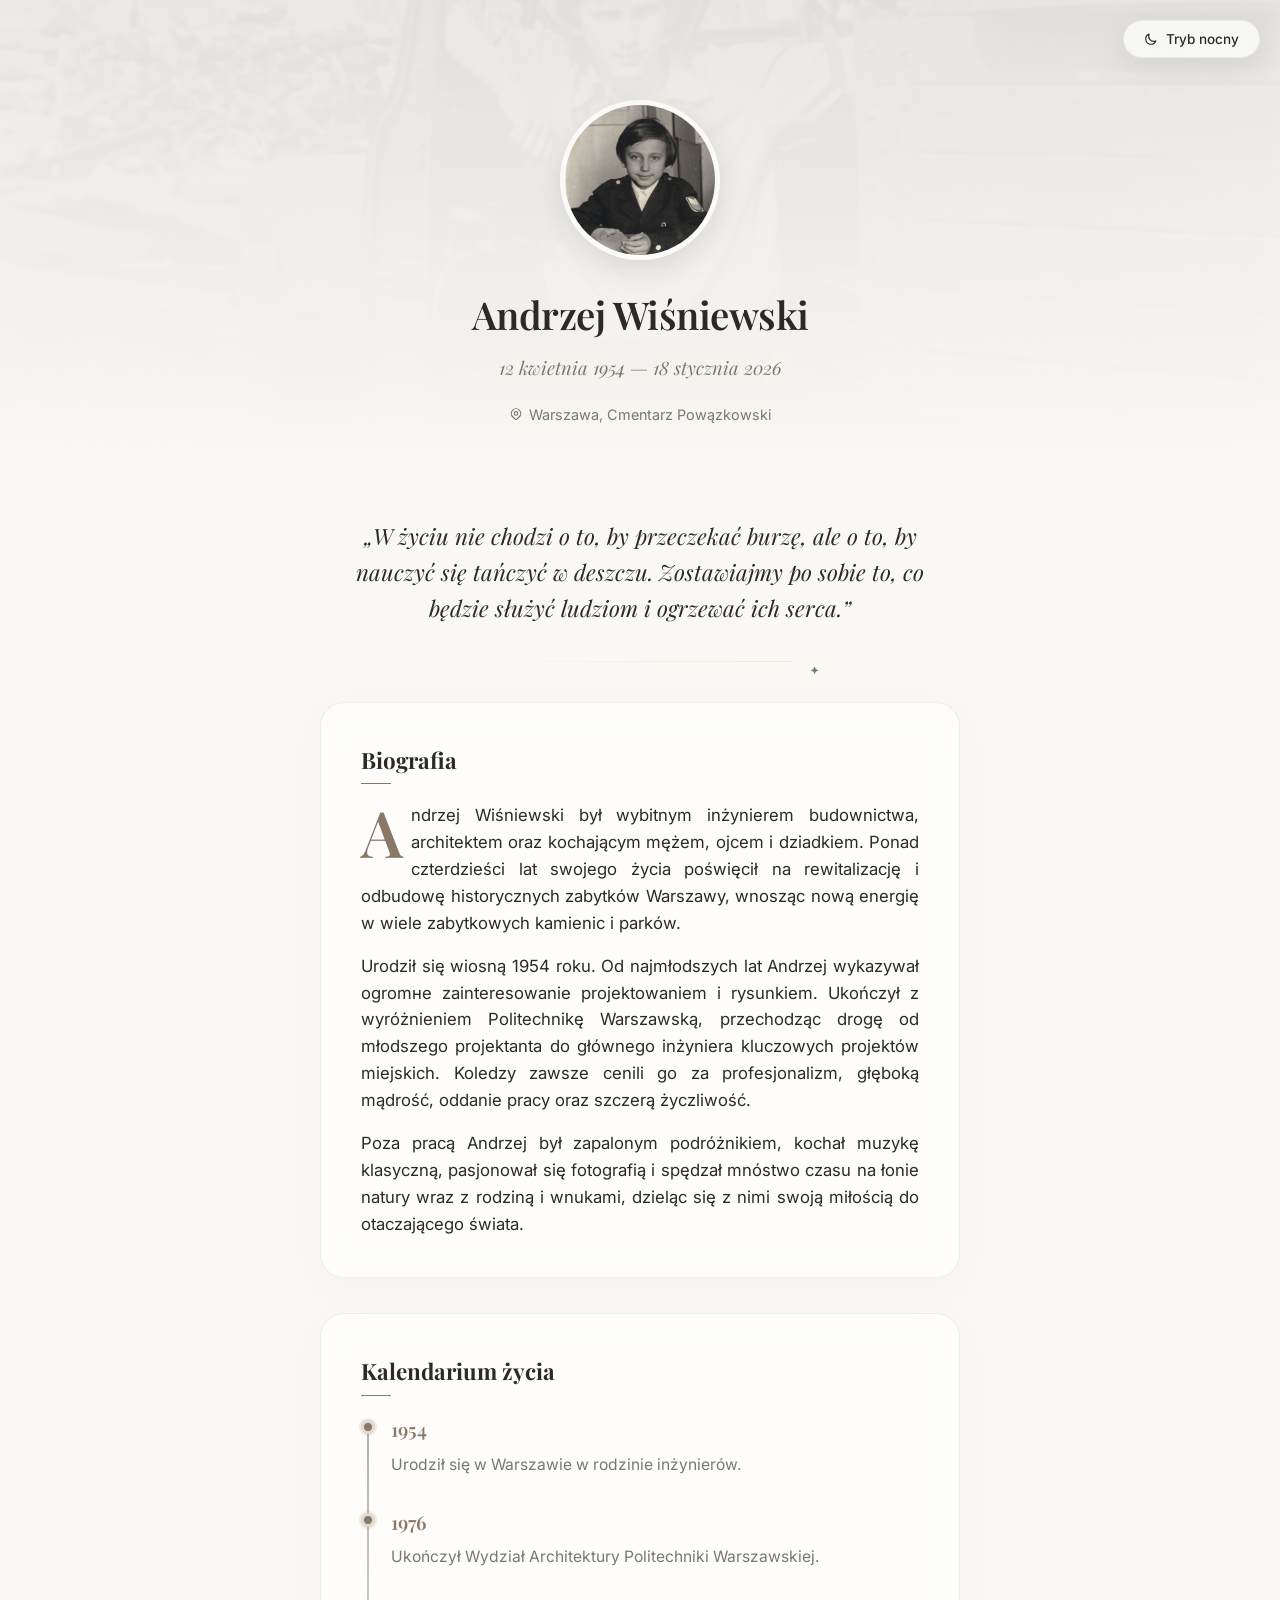
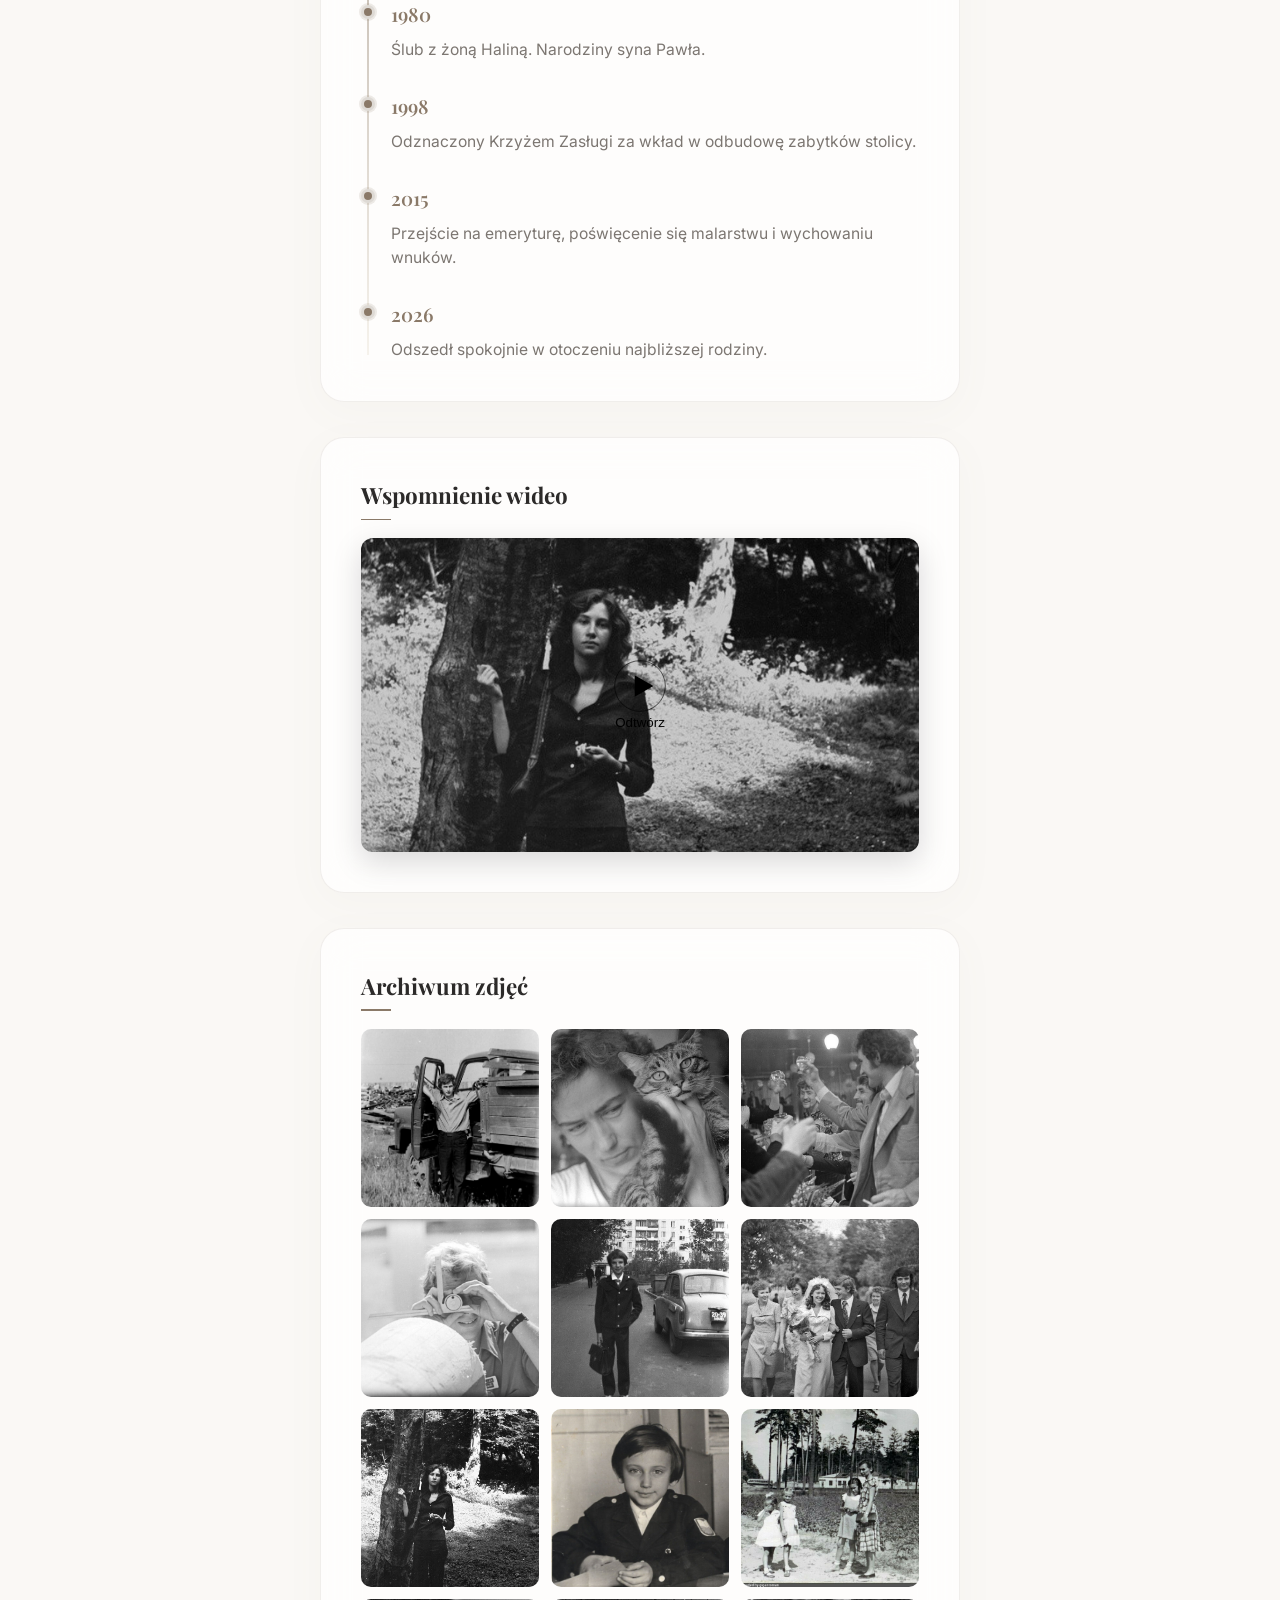
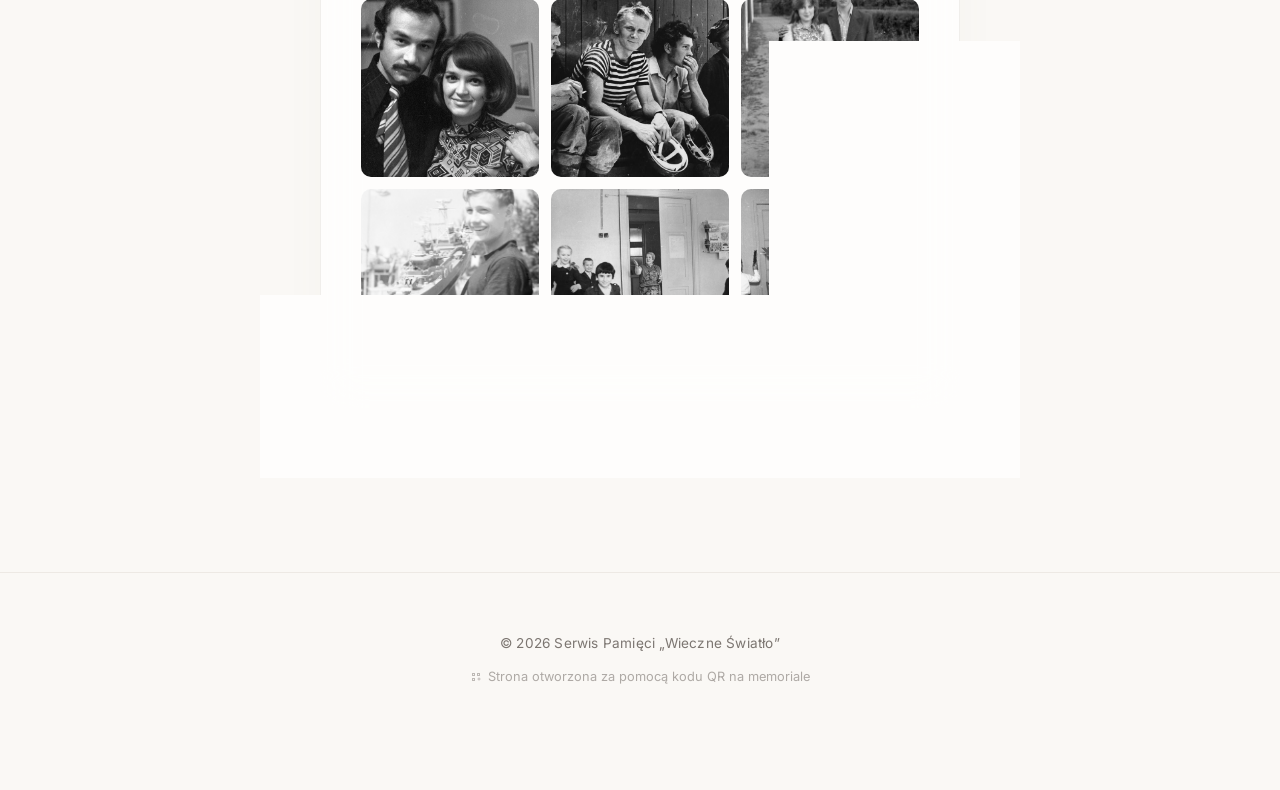
==== commit 5859c9bb: "Upload index.html" ====
--- a/index.html
+++ b/index.html
@@ -103,7 +103,11 @@
             <h2 class="section-title">Wspomnienie wideo</h2>
             <div id="video-wrapper" class="video-wrapper" style="background-image: url('10.jpg');">
                 <button class="custom-play-btn" aria-label="Odtwórz wideo">
-                    <div class="play-icon-red"></div>
+                    <svg class="play-svg" viewBox="0 0 80 80" fill="none" xmlns="http://www.w3.org/2000/svg">
+                        <circle cx="40" cy="40" r="38" stroke="currentColor" stroke-width="1.5" opacity="0.6"/>
+                        <polygon points="32,24 60,40 32,56" fill="currentColor"/>
+                    </svg>
+                    <span class="play-label">Odtwórz</span>
                 </button>
             </div>
         </section>
--- a/styles.css
+++ b/styles.css
@@ -379,35 +379,35 @@
 /* Video Section */
 .video-wrapper {
     position: relative;
+    width: 100%;
+    aspect-ratio: 16 / 9;
     border-radius: 12px;
     overflow: hidden;
     box-shadow: 0 10px 30px rgba(0,0,0,0.15);
-    cursor: pointer;
-    display: block;
-}
-
-.video-wrapper:hover .play-icon-red {
+    background-color: #000;
+    background-size: cover;
+    background-position: center;
+    cursor: pointer;
+}
+
+/* Dark overlay on poster */
+.video-wrapper.has-poster::before {
+    content: '';
+    position: absolute;
+    inset: 0;
+    background: rgba(0, 0, 0, 0.2);
+    transition: var(--transition-smooth);
+    z-index: 1;
+}
+
+.video-wrapper.has-poster:hover::before {
+    background: rgba(0, 0, 0, 0.35);
+}
+
+.video-wrapper.has-poster:hover .play-icon-red {
     background-color: #cc0000;
     transform: scale(1.1);
     box-shadow: 0 6px 24px rgba(255, 0, 0, 0.6);
-}
-
-.video-wrapper::after {
-    content: '';
-    position: absolute;
-    inset: 0;
-    background: rgba(0, 0, 0, 0.15);
-    transition: var(--transition-smooth);
-}
-
-.video-wrapper:hover::after {
-    background: rgba(0, 0, 0, 0.3);
-}
-
-.video-thumbnail {
-    width: 100%;
-    display: block;
-    border-radius: 12px;
 }
 
 .custom-play-btn {
@@ -420,6 +420,7 @@
     border: none;
     cursor: pointer;
     transition: var(--transition-smooth);
+    pointer-events: none; /* clicks pass to wrapper */
 }
 
 .play-icon-red {
@@ -445,14 +446,14 @@
     margin-left: 4px;
 }
 
-/* Iframe inserted on click */
+/* Iframe fills the wrapper fully — no click interference */
 .video-wrapper iframe {
     position: absolute;
-    top: 0;
-    left: 0;
+    inset: 0;
     width: 100%;
     height: 100%;
     border: 0;
+    cursor: auto;
 }
 
 /* Gallery Grid */
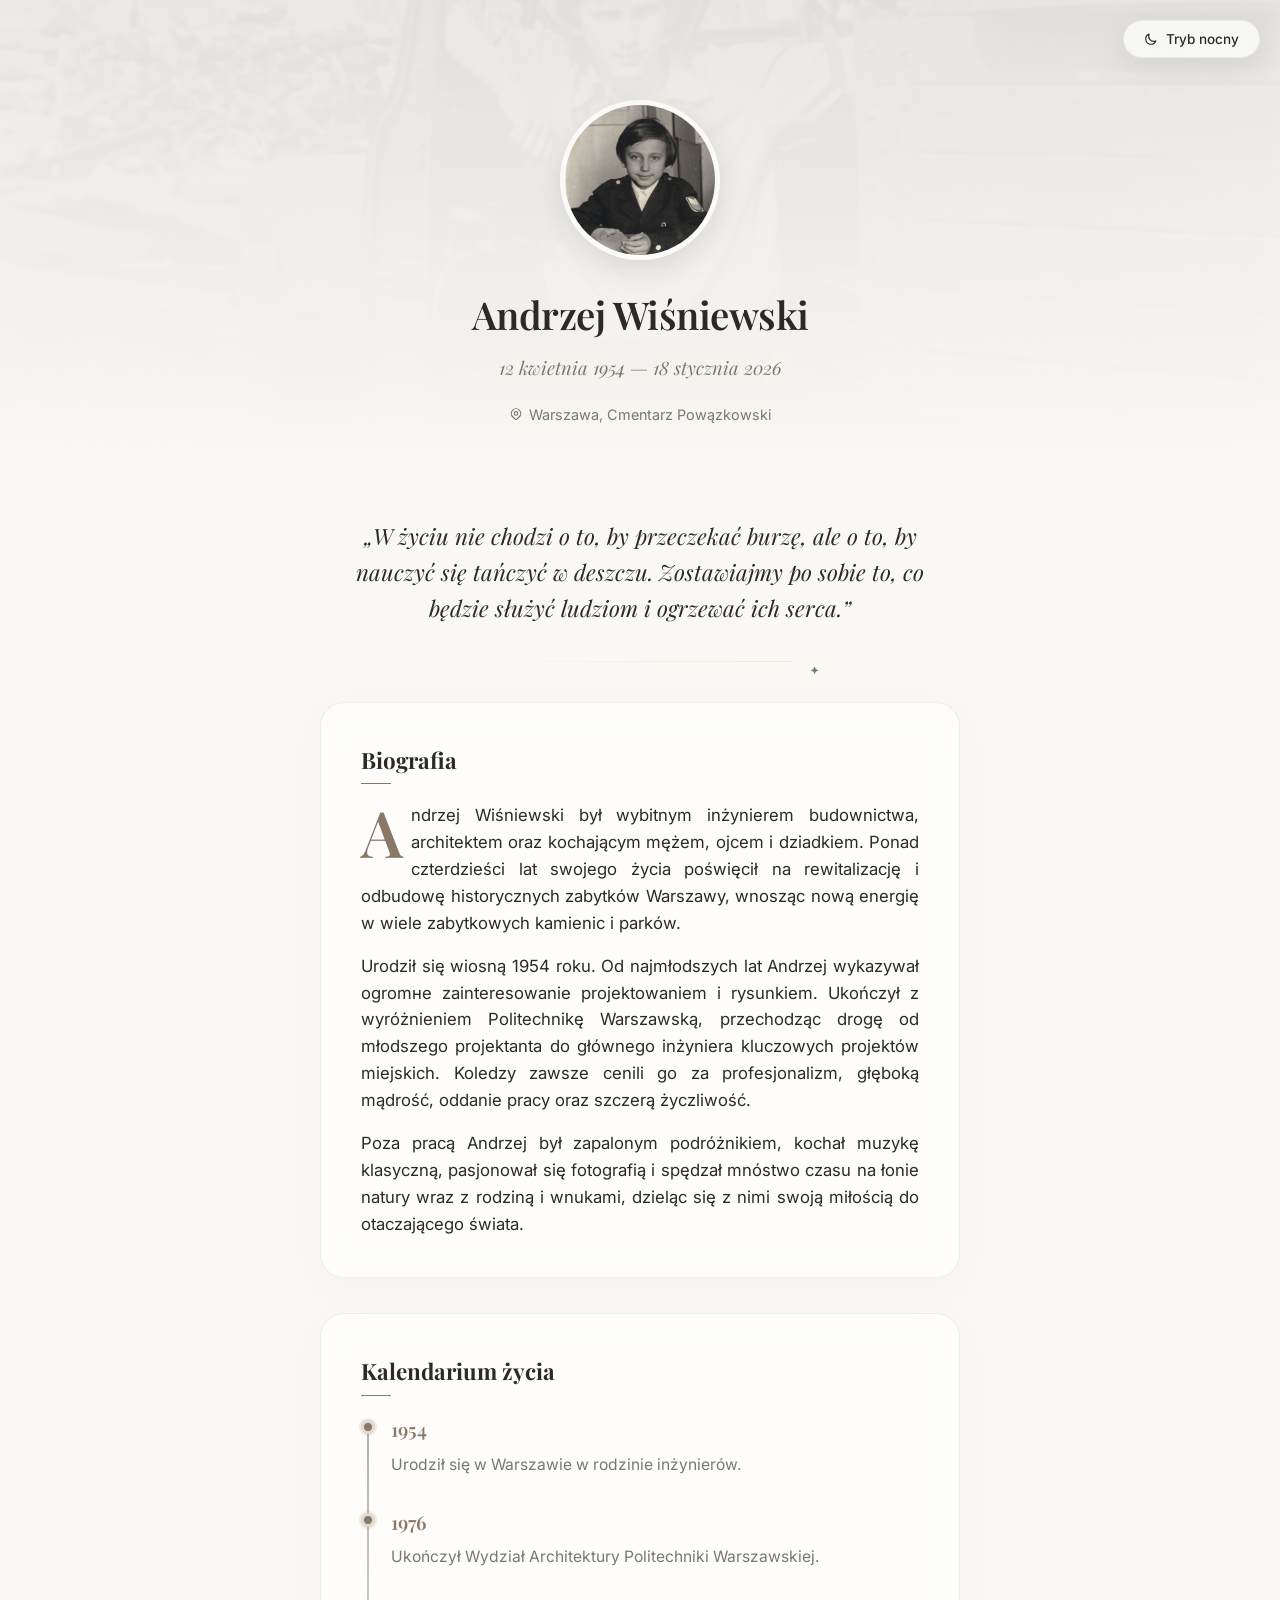
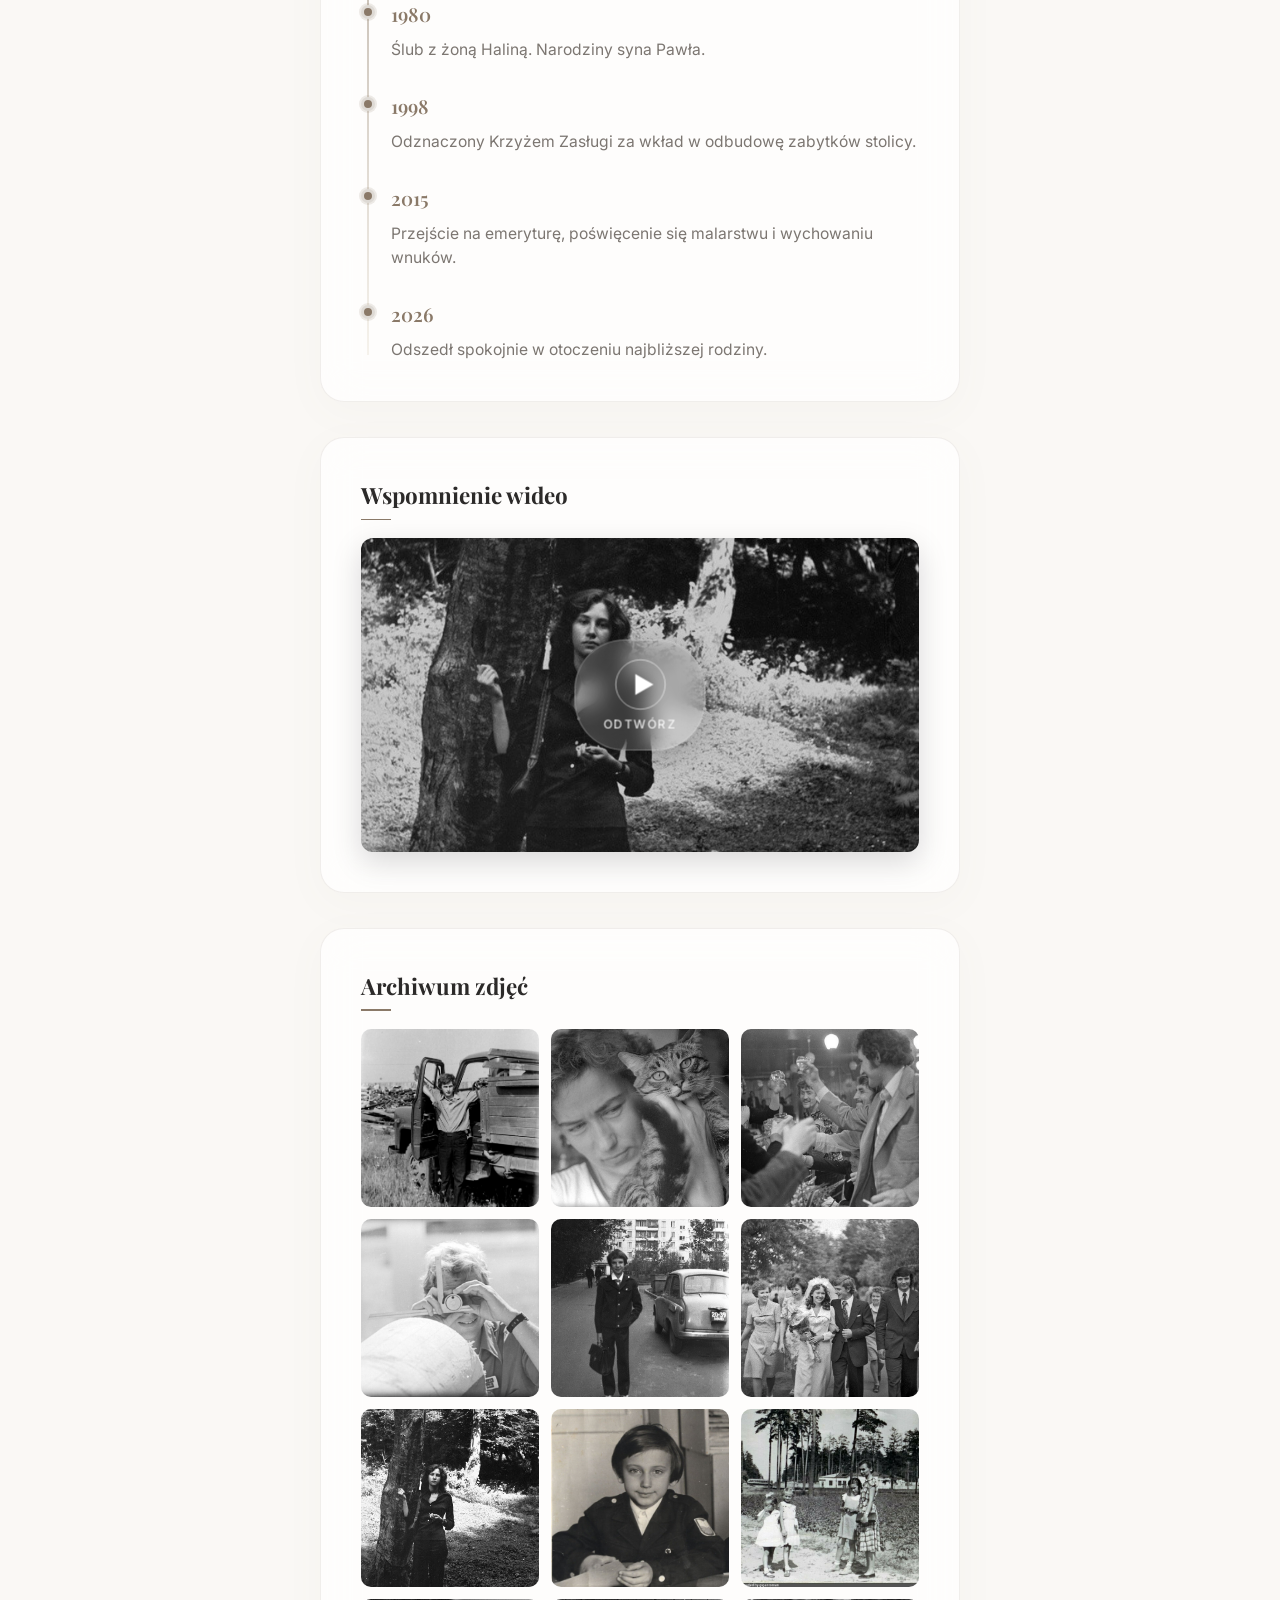
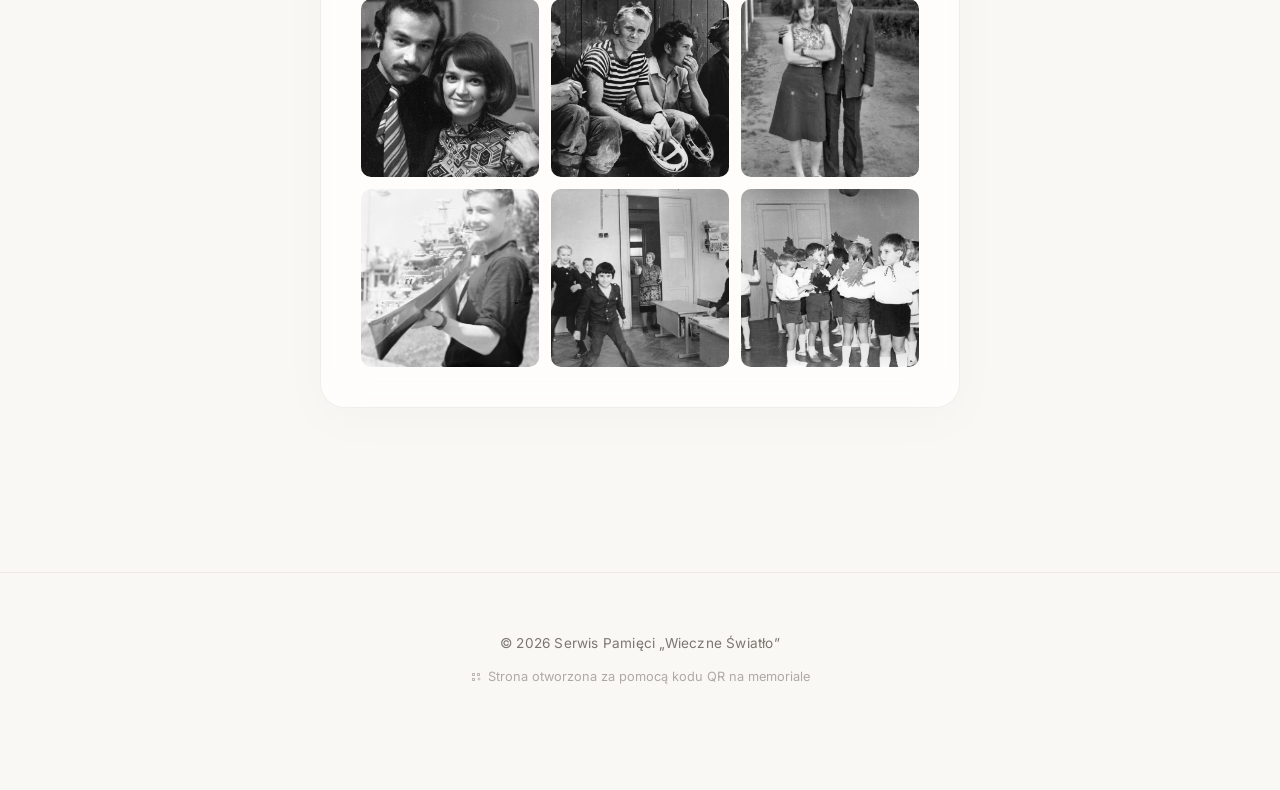
==== commit c6ad2699: "Upload index.html" ====
--- a/index.html
+++ b/index.html
@@ -101,7 +101,12 @@
         <!-- Wspomnienie wideo -->
         <section class="section reveal">
             <h2 class="section-title">Wspomnienie wideo</h2>
-            <div id="video-wrapper" class="video-wrapper" style="background-image: url('10.jpg');">
+            <div id="video-wrapper" class="video-wrapper has-poster" style="background-image: url('10.jpg');">
+                <iframe id="yt-frame"
+                    allow="autoplay; fullscreen; picture-in-picture"
+                    allowfullscreen
+                    class="yt-frame-hidden">
+                </iframe>
                 <button class="custom-play-btn" aria-label="Odtwórz wideo">
                     <svg class="play-svg" viewBox="0 0 80 80" fill="none" xmlns="http://www.w3.org/2000/svg">
                         <circle cx="40" cy="40" r="38" stroke="currentColor" stroke-width="1.5" opacity="0.6"/>
--- a/styles.css
+++ b/styles.css
@@ -416,34 +416,60 @@
     left: 50%;
     transform: translate(-50%, -50%);
     z-index: 10;
-    background: none;
-    border: none;
-    cursor: pointer;
-    transition: var(--transition-smooth);
-    pointer-events: none; /* clicks pass to wrapper */
-}
-
-.play-icon-red {
-    width: 68px;
-    height: 48px;
-    background-color: #FF0000;
-    border-radius: 14px;
-    position: relative;
+    background: rgba(255, 255, 255, 0.12);
+    backdrop-filter: blur(12px);
+    -webkit-backdrop-filter: blur(12px);
+    border: 1px solid rgba(255, 255, 255, 0.25);
+    border-radius: 50px;
+    cursor: pointer;
     display: flex;
+    flex-direction: column;
     align-items: center;
     justify-content: center;
-    box-shadow: 0 4px 20px rgba(255, 0, 0, 0.4);
-    transition: var(--transition-smooth);
-}
-
-.play-icon-red::before {
-    content: '';
-    width: 0;
-    height: 0;
-    border-style: solid;
-    border-width: 10px 0 10px 18px;
-    border-color: transparent transparent transparent #ffffff;
-    margin-left: 4px;
+    gap: 6px;
+    padding: 18px 28px;
+    color: #ffffff;
+    transition: all 0.4s cubic-bezier(0.16, 1, 0.3, 1);
+    pointer-events: none;
+    box-shadow: 0 8px 32px rgba(0, 0, 0, 0.25);
+}
+
+.play-svg {
+    width: 52px;
+    height: 52px;
+    filter: drop-shadow(0 2px 8px rgba(0,0,0,0.3));
+    transition: all 0.4s cubic-bezier(0.16, 1, 0.3, 1);
+}
+
+.play-label {
+    font-family: var(--font-sans);
+    font-size: 0.75rem;
+    font-weight: 500;
+    letter-spacing: 0.12em;
+    text-transform: uppercase;
+    opacity: 0.85;
+}
+
+.video-wrapper.has-poster:hover .custom-play-btn {
+    background: rgba(255, 255, 255, 0.22);
+    border-color: rgba(255, 255, 255, 0.45);
+    transform: translate(-50%, -50%) scale(1.06);
+    box-shadow: 0 12px 40px rgba(0, 0, 0, 0.35);
+}
+
+.video-wrapper.has-poster:hover .play-svg {
+    transform: scale(1.05);
+}
+
+[data-theme="dark"] .custom-play-btn {
+    color: #D4AF37;
+    background: rgba(212, 175, 55, 0.1);
+    border-color: rgba(212, 175, 55, 0.3);
+}
+
+[data-theme="dark"] .video-wrapper.has-poster:hover .custom-play-btn {
+    background: rgba(212, 175, 55, 0.2);
+    border-color: rgba(212, 175, 55, 0.5);
 }
 
 /* Iframe fills the wrapper fully — no click interference */
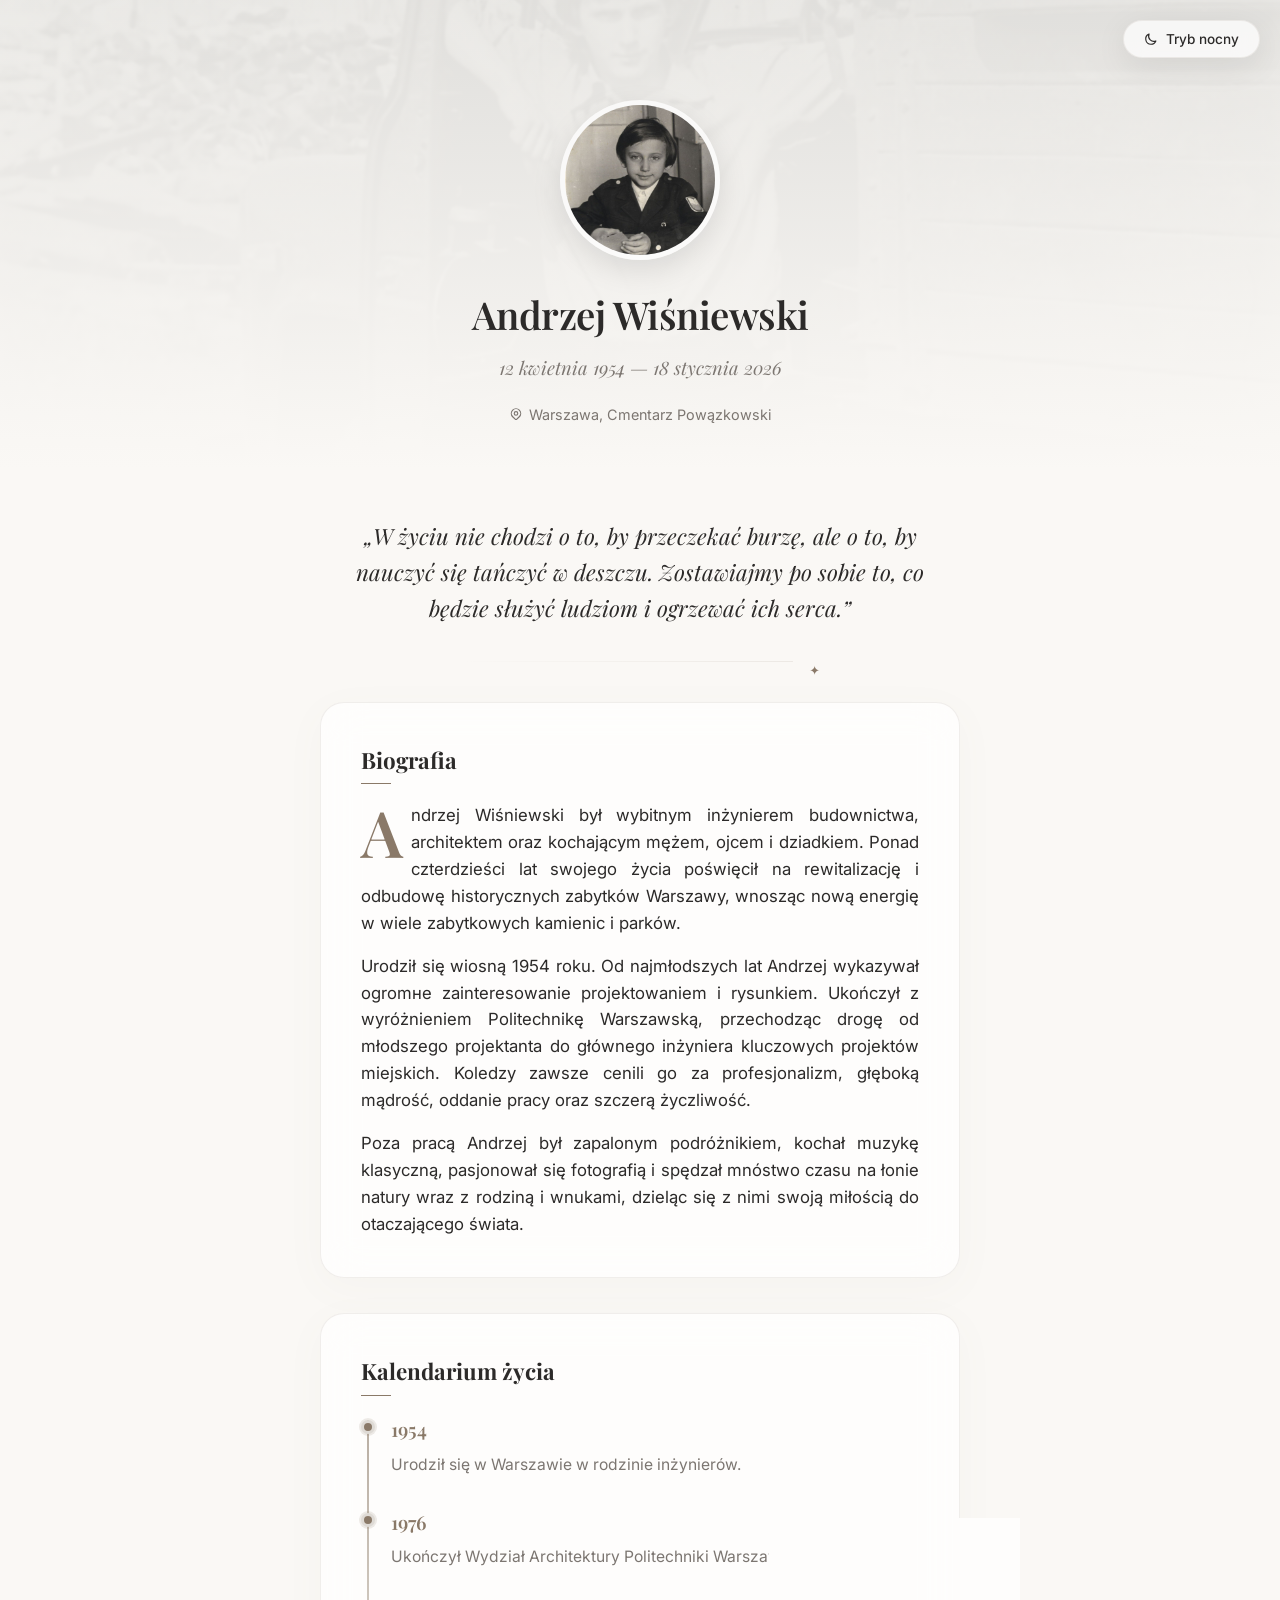
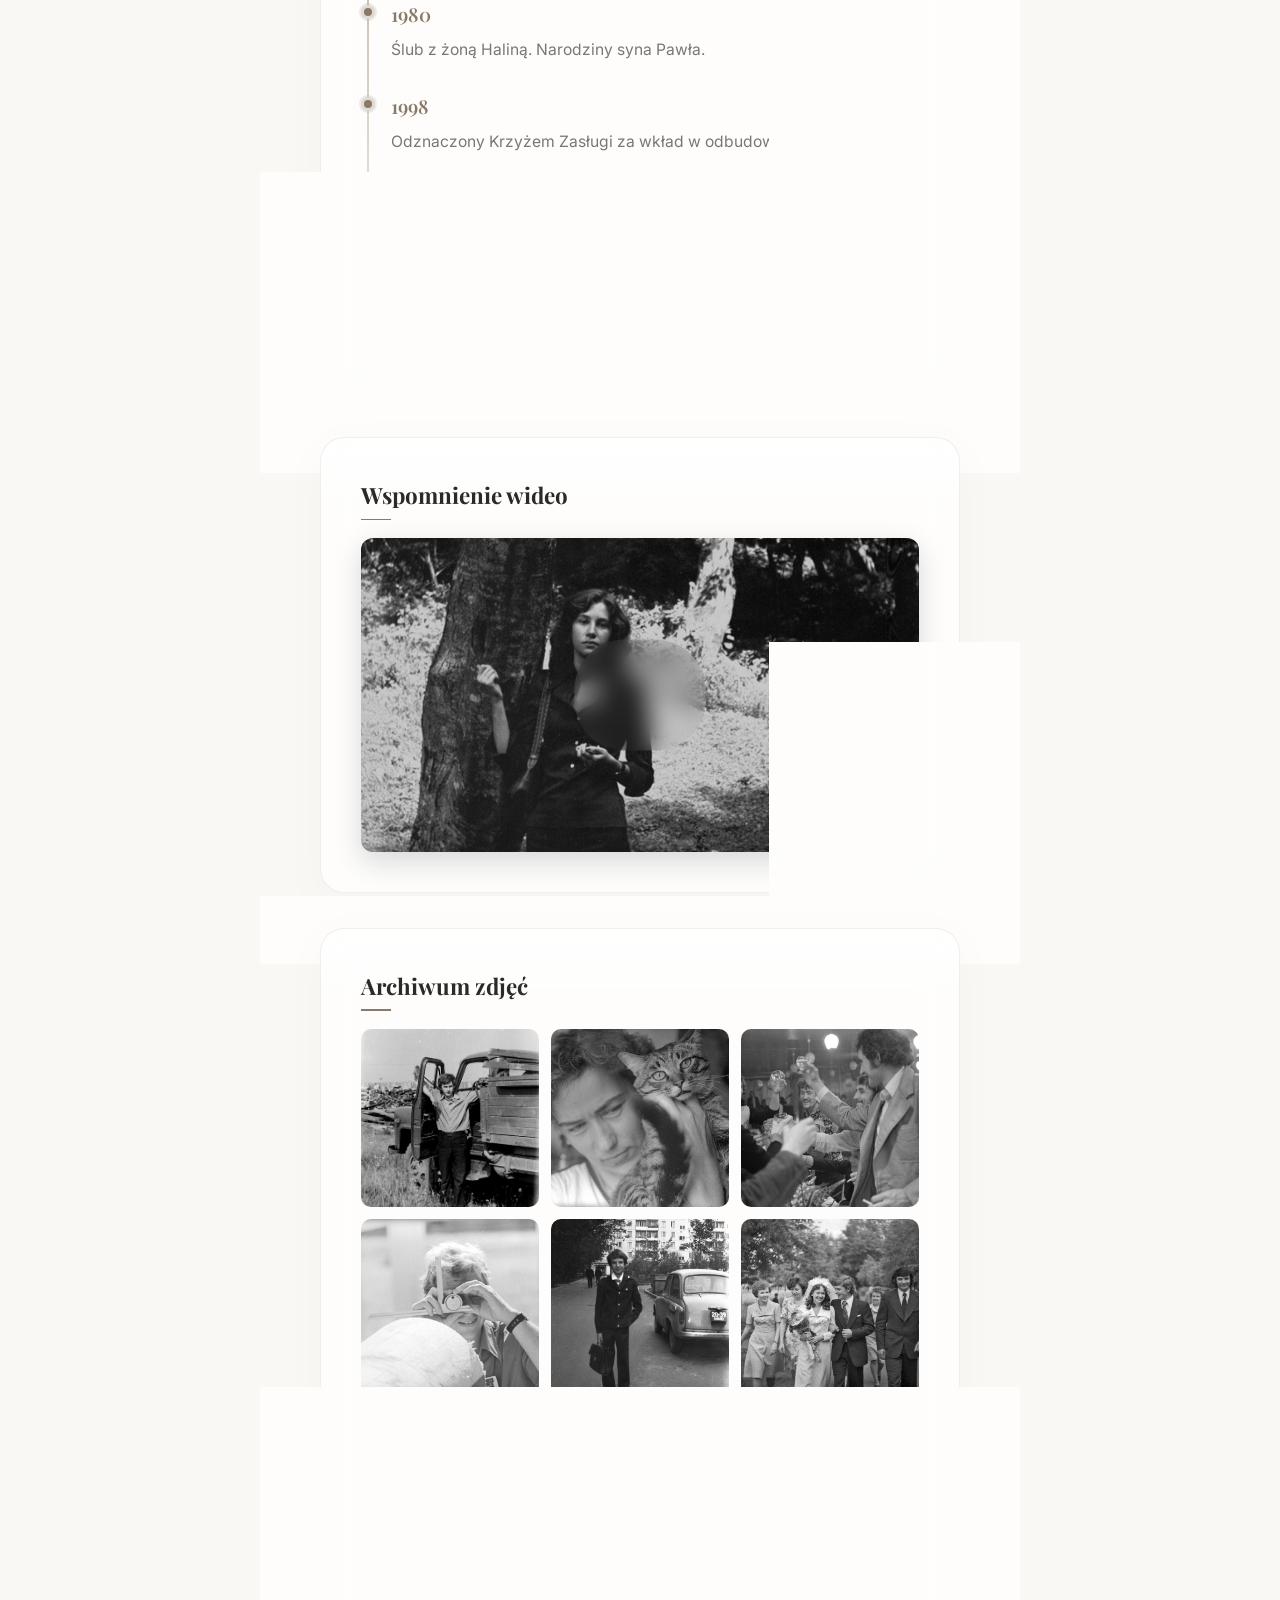
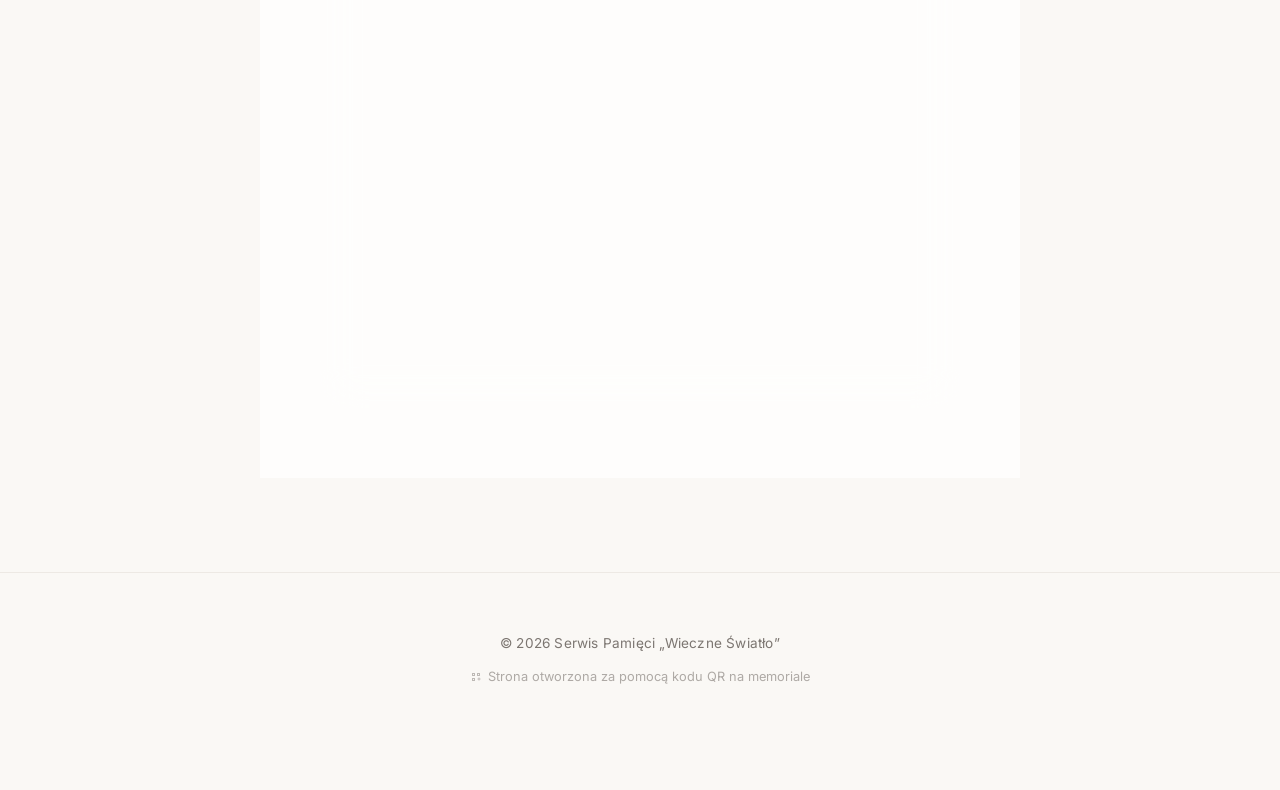
==== commit 2f219d4f: "Upload index.html" ====
--- a/index.html
+++ b/index.html
@@ -103,6 +103,7 @@
             <h2 class="section-title">Wspomnienie wideo</h2>
             <div id="video-wrapper" class="video-wrapper has-poster" style="background-image: url('10.jpg');">
                 <iframe id="yt-frame"
+                    src="https://www.youtube.com/embed/MllCZ9eZk2I?enablejsapi=1&rel=0&modestbranding=1&playsinline=1"
                     allow="autoplay; fullscreen; picture-in-picture"
                     allowfullscreen
                     class="yt-frame-hidden">
--- a/styles.css
+++ b/styles.css
@@ -472,13 +472,22 @@
     border-color: rgba(212, 175, 55, 0.5);
 }
 
-/* Iframe fills the wrapper fully — no click interference */
-.video-wrapper iframe {
+/* Pre-embedded iframe — hidden until user taps play */
+.yt-frame-hidden {
     position: absolute;
     inset: 0;
     width: 100%;
     height: 100%;
     border: 0;
+    opacity: 0;
+    pointer-events: none;
+    z-index: 0;
+}
+
+.video-wrapper.is-playing .yt-frame-hidden {
+    opacity: 1;
+    pointer-events: auto;
+    z-index: 5;
     cursor: auto;
 }
 
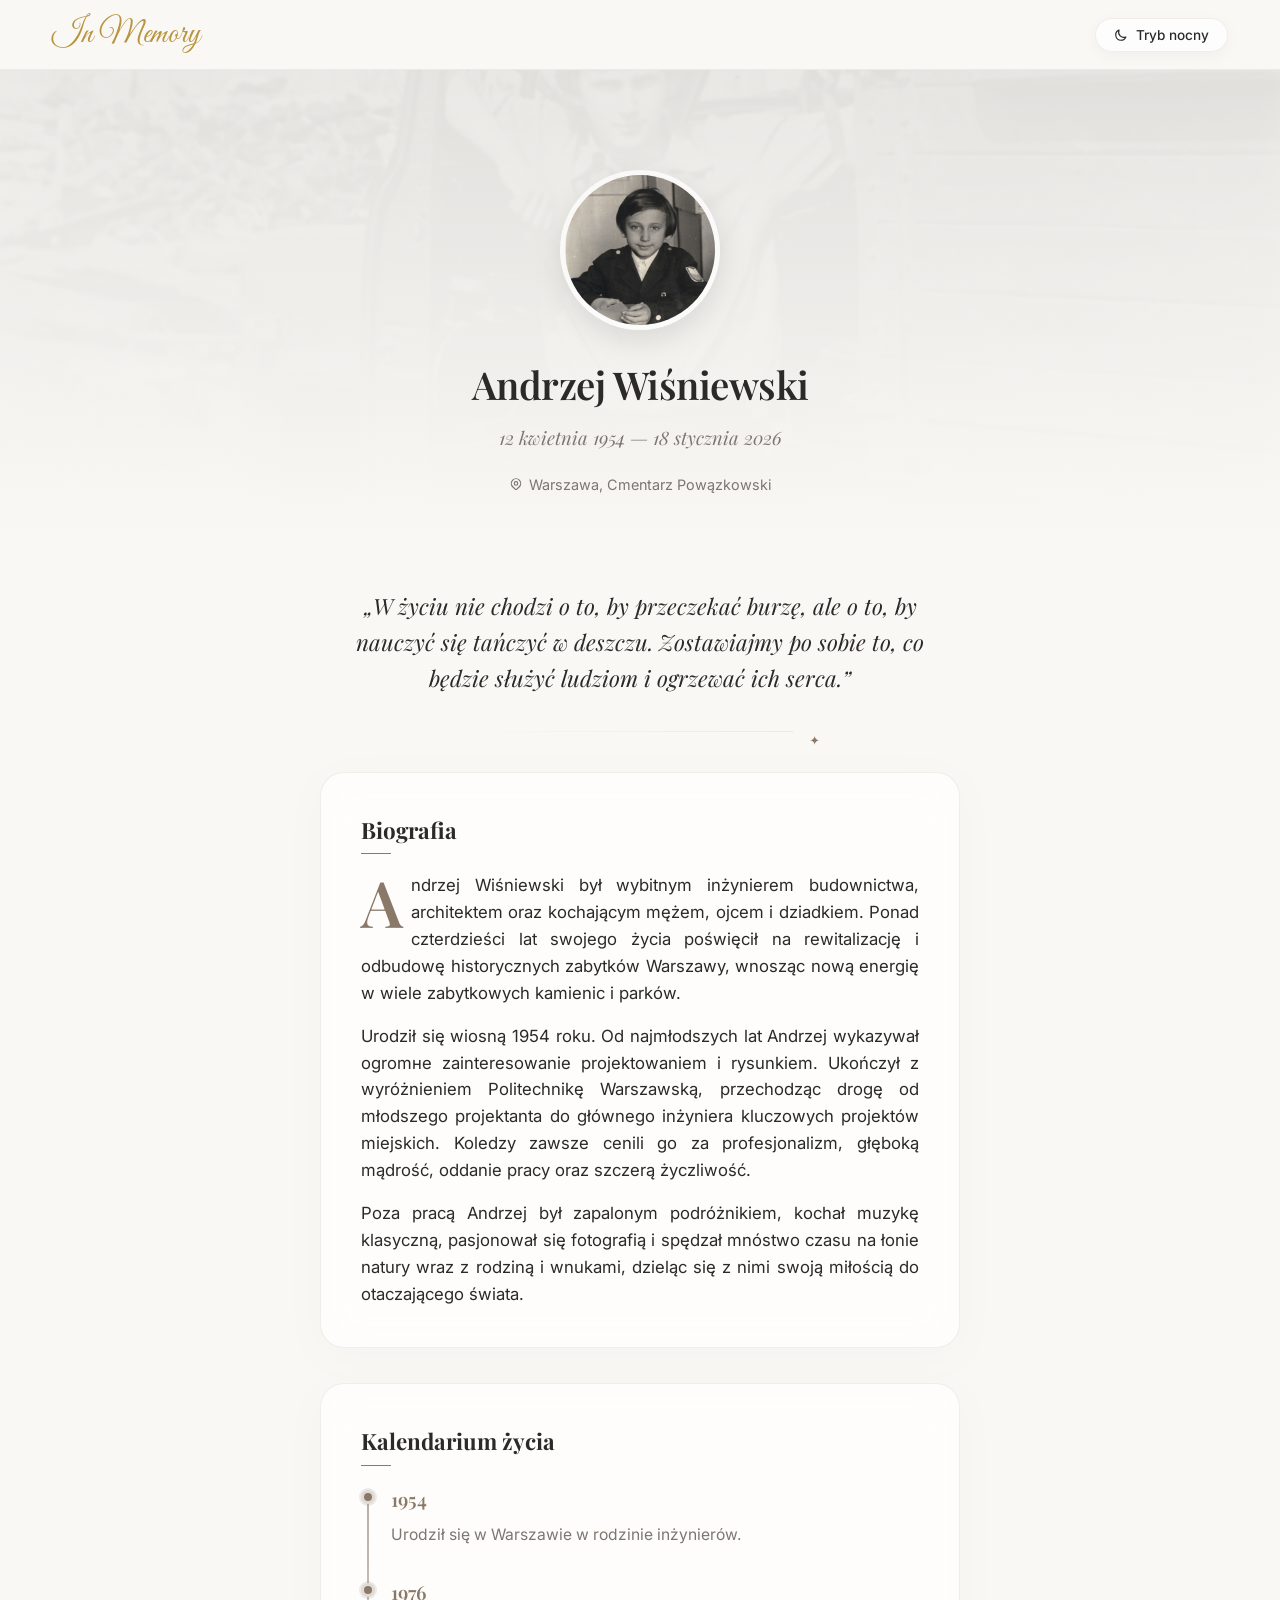
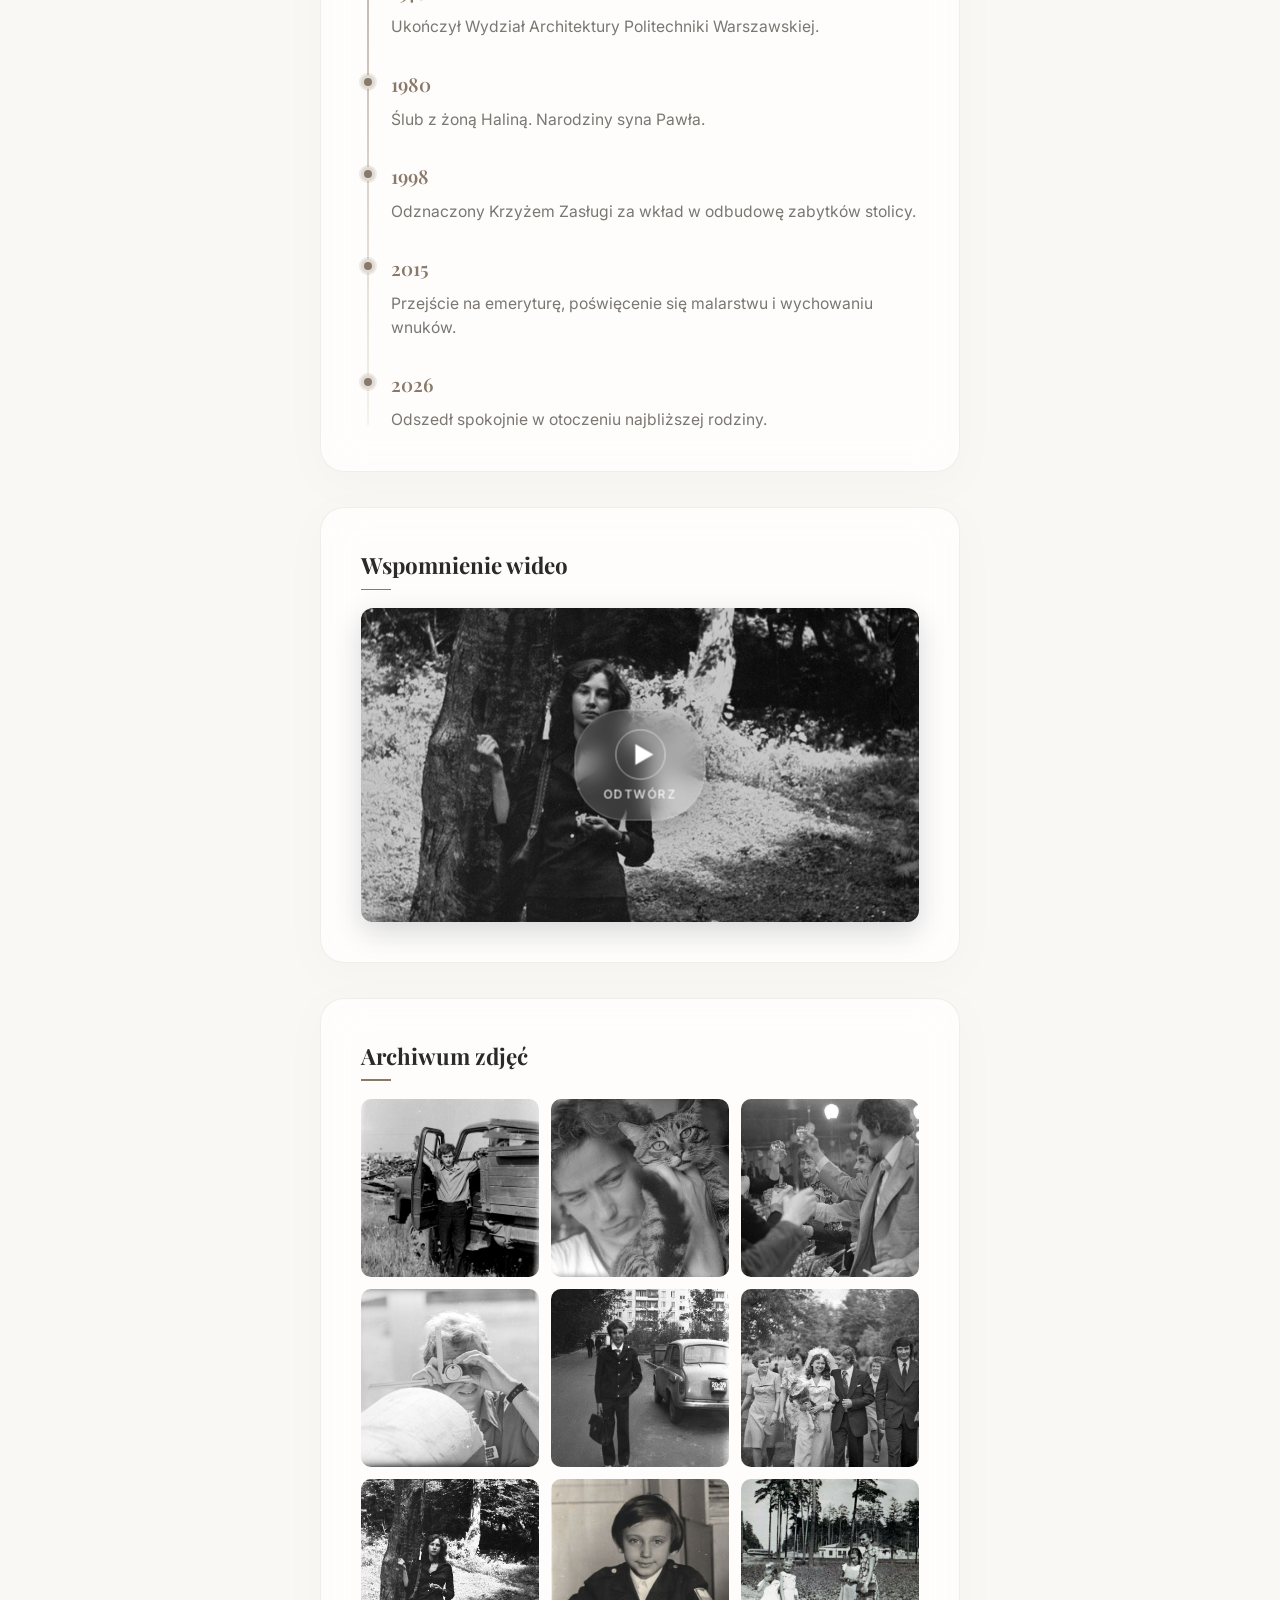
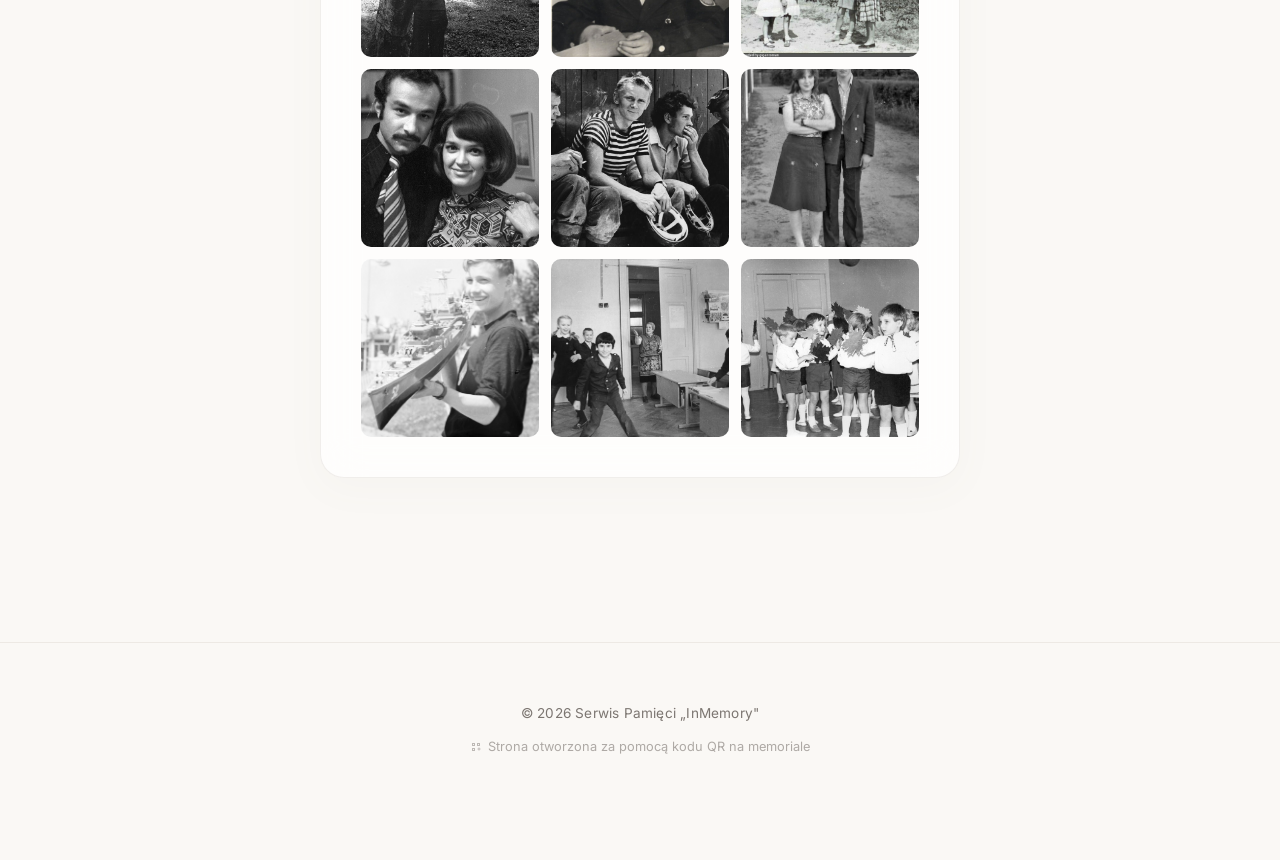
==== commit 2214e195: "Add offer.html and example.html clean URLs" ====
--- a/index.html
+++ b/index.html
@@ -6,15 +6,21 @@
     <meta name="viewport" content="width=device-width, initial-scale=1.0">
     <title>InMemory — Andrzej Wiśniewski</title>
     <meta name="description" content="Cyfrowy memoriał ku pamięci Andrzeja Wiśniewskiego (1954 – 2026). Historia życia, biografia, zdjęcia oraz archiwum wideo.">
-    <link rel="stylesheet" href="styles.css">
+    <link rel="stylesheet" href="styles.css?v=12">
 </head>
 <body>
 
-    <!-- Przełącznik motywu (Jasny / Ciemny) -->
-    <button id="theme-toggle-btn" class="theme-toggle" aria-label="Przełącz motyw graficzny">
-        <!-- Ikona wstawiana dynamicznie przez JS -->
-        Tryb ciemny
-    </button>
+    <!-- Навигационная панель (Header) -->
+    <header class="site-header">
+        <div class="nav-container">
+            <a href="#" class="nav-logo-link" aria-label="In Memory">
+                <span class="nav-logo-text">In Memory</span>
+            </a>
+            <button id="theme-toggle-btn" class="theme-toggle" aria-label="Przełącz motyw graficzny">
+                Tryb ciemny
+            </button>
+        </div>
+    </header>
 
     <!-- Nagłówek strony (Hero) -->
     <header class="hero">
@@ -165,7 +171,7 @@
 
     <!-- Stopka strony -->
     <footer class="footer">
-        <p>© 2026 Serwis Pamięci „Wieczne Światło”</p>
+        <p class="footer-copy">© 2026 Serwis Pamięci „InMemory"</p>
         <div class="qr-info-box">
             <svg width="12" height="12" fill="currentColor" viewBox="0 0 24 24"><path d="M4 4h6v6H4zm2 2v2h2V6zm8-2h6v6h-6zm2 2v2h2V6zM4 14h6v6H4zm2 2v2h2v-2zm15 1h-2v2h-2v-2h-2v-2h6zm-4-4h2v2h-2zm2 2h2v2h-2z"/></svg>
             <span>Strona otworzona za pomocą kodu QR na memoriale</span>
--- a/styles.css
+++ b/styles.css
@@ -1,4 +1,4 @@
-@import url('https://fonts.googleapis.com/css2?family=Inter:wght@300;400;500;600&family=Playfair+Display:ital,wght@0,400;0,600;1,400&display=swap');
+@import url('https://fonts.googleapis.com/css2?family=Inter:wght@300;400;500;600&family=Playfair+Display:ital,wght@0,400;0,600;1,400&family=Great+Vibes&display=swap');
 
 :root {
     /* Day / Warm Light Theme */
@@ -32,6 +32,10 @@
     box-sizing: border-box;
     margin: 0;
     padding: 0;
+    transition: background-color 0.5s cubic-bezier(0.16, 1, 0.3, 1),
+                color 0.5s cubic-bezier(0.16, 1, 0.3, 1),
+                border-color 0.5s cubic-bezier(0.16, 1, 0.3, 1),
+                box-shadow 0.5s cubic-bezier(0.16, 1, 0.3, 1);
 }
 
 body {
@@ -40,6 +44,7 @@
     font-family: var(--font-sans);
     line-height: 1.6;
     -webkit-font-smoothing: antialiased;
+    padding-top: 70px; /* Space for the fixed header */
     padding-bottom: 40px;
     transition: var(--transition-smooth);
     touch-action: manipulation; /* Disable double-tap zoom globally */
@@ -50,18 +55,41 @@
     touch-action: none; /* Prevent any background scrolling on touch screens */
 }
 
+/* Site Header Navbar */
+.site-header {
+    position: fixed;
+    top: 0;
+    left: 0;
+    right: 0;
+    height: 70px;
+    background: rgba(250, 248, 245, 0.96); /* Высокая непрозрачность для совместимости с вебвью Telegram (где не работает блюр) */
+    backdrop-filter: blur(30px);
+    -webkit-backdrop-filter: blur(30px);
+    border-bottom: 1px solid var(--border-color);
+    z-index: 1000;
+    transition: var(--transition-smooth);
+}
+
+[data-theme="dark"] .site-header {
+    background: rgba(18, 17, 16, 0.96);
+}
+
+.nav-container {
+    max-width: 1200px;
+    margin: 0 auto;
+    height: 100%;
+    display: flex;
+    justify-content: space-between;
+    align-items: center;
+    padding: 0 12px; /* Pushes content closer to the left and right edges */
+}
+
 /* Theme Toggle Button */
 .theme-toggle {
-    position: fixed;
-    top: 20px;
-    right: 20px;
-    z-index: 1000;
     background: var(--card-bg);
-    backdrop-filter: blur(12px);
-    -webkit-backdrop-filter: blur(12px);
     border: 1px solid var(--border-color);
     color: var(--text-primary);
-    padding: 10px 20px;
+    padding: 8px 18px;
     border-radius: 30px;
     cursor: pointer;
     font-family: var(--font-sans);
@@ -70,13 +98,13 @@
     display: flex;
     align-items: center;
     gap: 8px;
-    box-shadow: 0 8px 32px rgba(0, 0, 0, 0.08);
+    box-shadow: 0 4px 16px rgba(0, 0, 0, 0.04);
     transition: var(--transition-smooth);
 }
 
 .theme-toggle:hover {
     transform: translateY(-1px) scale(1.03);
-    box-shadow: 0 12px 24px rgba(0, 0, 0, 0.12);
+    box-shadow: 0 6px 20px rgba(0, 0, 0, 0.08);
 }
 
 /* Hero Section & Background Slideshow */
@@ -473,18 +501,19 @@
 }
 
 /* Pre-embedded iframe — hidden until user taps play */
-.yt-frame-hidden {
+#yt-frame {
     position: absolute;
     inset: 0;
-    width: 100%;
-    height: 100%;
+    width: 100% !important;
+    height: 100% !important;
     border: 0;
     opacity: 0;
     pointer-events: none;
     z-index: 0;
-}
-
-.video-wrapper.is-playing .yt-frame-hidden {
+    transition: opacity 0.3s ease;
+}
+
+.video-wrapper.is-playing #yt-frame {
     opacity: 1;
     pointer-events: auto;
     z-index: 5;
@@ -547,6 +576,14 @@
     object-fit: contain;
     border-radius: 6px;
     user-select: none;
+    background: transparent;
+    display: block;
+}
+
+/* Hide broken image placeholder when src is empty */
+.lightbox-content[src=""],
+.lightbox-content:not([src]) {
+    display: none;
 }
 
 .lightbox-close {
@@ -731,7 +768,39 @@
     opacity: 0.8;
 }
 
+/* Logo — Navbar */
+.nav-logo-link {
+    display: block;
+    text-decoration: none;
+}
+
+.nav-logo-text {
+    font-family: 'Great Vibes', cursive;
+    font-size: 2rem;
+    font-weight: 400;
+    letter-spacing: 0.02em;
+    color: #B8943F;
+    transition: opacity 0.4s ease;
+    line-height: 1;
+}
+
+/* В ночном режиме текст становится белым */
+[data-theme="dark"] .nav-logo-text {
+    color: #ffffff;
+}
+
+.nav-logo-link:hover .nav-logo-text {
+    opacity: 0.75;
+}
+
+.footer-copy {
+    margin-bottom: 12px;
+    font-weight: 400;
+    letter-spacing: 0.2px;
+}
+
 /* Utility */
+
 .text-center { text-align: center; }
 
 /* Responsive adjustments */
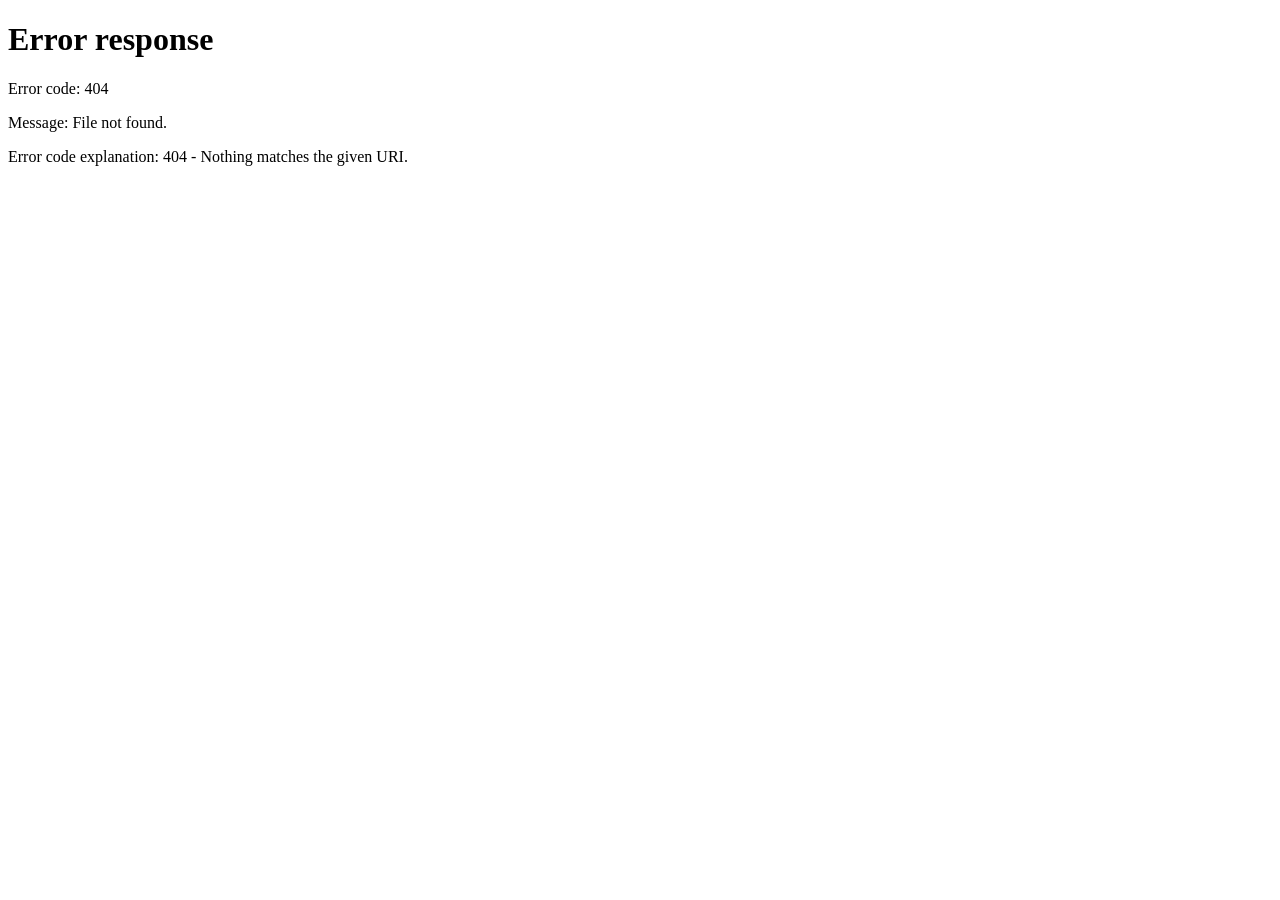
==== commit b7ea48ba: "Add redirects: / -> /example, presentation.html -> /offer" ====
--- a/index.html
+++ b/index.html
@@ -1,183 +1,10 @@
 <!DOCTYPE html>
 <html lang="pl">
-<!-- InMemory Rebuild Trigger -->
 <head>
     <meta charset="UTF-8">
-    <meta name="viewport" content="width=device-width, initial-scale=1.0">
-    <title>InMemory — Andrzej Wiśniewski</title>
-    <meta name="description" content="Cyfrowy memoriał ku pamięci Andrzeja Wiśniewskiego (1954 – 2026). Historia życia, biografia, zdjęcia oraz archiwum wideo.">
-    <link rel="stylesheet" href="styles.css?v=12">
+    <meta http-equiv="refresh" content="0; url=/example">
+    <title>InMemory</title>
+    <script>window.location.replace('/example');</script>
 </head>
-<body>
-
-    <!-- Навигационная панель (Header) -->
-    <header class="site-header">
-        <div class="nav-container">
-            <a href="#" class="nav-logo-link" aria-label="In Memory">
-                <span class="nav-logo-text">In Memory</span>
-            </a>
-            <button id="theme-toggle-btn" class="theme-toggle" aria-label="Przełącz motyw graficzny">
-                Tryb ciemny
-            </button>
-        </div>
-    </header>
-
-    <!-- Nagłówek strony (Hero) -->
-    <header class="hero">
-        <!-- Tło: Pokaz slajdów ze zdjęć z efektem rozmycia -->
-        <div class="hero-slideshow">
-            <div class="slide" style="background-image: url('1.jpg');"></div>
-            <div class="slide" style="background-image: url('3.jpg');"></div>
-            <div class="slide" style="background-image: url('4.jpg');"></div>
-            <div class="slide" style="background-image: url('10.jpg');"></div>
-        </div>
-        <div class="hero-overlay"></div>
-
-        <div class="hero-content">
-            <div class="avatar-container">
-                <img src="66.jpg" alt="Andrzej Wiśniewski" class="avatar-image">
-            </div>
-            <h1 class="memorial-name">Andrzej Wiśniewski</h1>
-            <div class="memorial-dates">12 kwietnia 1954 — 18 stycznia 2026</div>
-            
-            <div class="location-tag">
-                <svg width="14" height="14" fill="none" stroke="currentColor" stroke-width="2" viewBox="0 0 24 24"><path stroke-linecap="round" stroke-linejoin="round" d="M17.657 16.657L13.414 20.9a1.998 1.998 0 01-2.827 0l-4.244-4.243a8 8 0 1111.314 0z"/><path stroke-linecap="round" stroke-linejoin="round" d="M15 11a3 3 0 11-6 0 3 3 0 016 0z"/></svg>
-                <span>Warszawa, Cmentarz Powązkowski</span>
-            </div>
-        </div>
-    </header>
-
-    <main class="container">
-        
-        <!-- Cytat / Motto życiowe -->
-        <section class="section-quote text-center reveal">
-            <blockquote class="epitaph">
-                „W życiu nie chodzi o to, by przeczekać burzę, ale o to, by nauczyć się tańczyć w deszczu. Zostawiajmy po sobie to, co będzie służyć ludziom i ogrzewać ich serca.”
-            </blockquote>
-            <div class="separator-ornament"></div>
-        </section>
-
-        <!-- Biografia -->
-        <section class="section reveal">
-            <h2 class="section-title">Biografia</h2>
-            <div class="bio-text">
-                <p><span class="drop-cap">A</span>ndrzej Wiśniewski był wybitnym inżynierem budownictwa, architektem oraz kochającym mężem, ojcem i dziadkiem. Ponad czterdzieści lat swojego życia poświęcił na rewitalizację i odbudowę historycznych zabytków Warszawy, wnosząc nową energię w wiele zabytkowych kamienic i parków.</p>
-                <p>Urodził się wiosną 1954 roku. Od najmłodszych lat Andrzej wykazywał ogromне zainteresowanie projektowaniem i rysunkiem. Ukończył z wyróżnieniem Politechnikę Warszawską, przechodząc drogę od młodszego projektanta do głównego inżyniera kluczowych projektów miejskich. Koledzy zawsze cenili go za profesjonalizm, głęboką mądrość, oddanie pracy oraz szczerą życzliwość.</p>
-                <p>Poza pracą Andrzej był zapalonym podróżnikiem, kochał muzykę klasyczną, pasjonował się fotografią i spędzał mnóstwo czasu na łonie natury wraz z rodziną i wnukami, dzieląc się z nimi swoją miłością do otaczającego świata.</p>
-            </div>
-        </section>
-
-        <!-- Kalendarium życia (Timeline) -->
-        <section class="section reveal">
-            <h2 class="section-title">Kalendarium życia</h2>
-            <div class="timeline">
-                <div class="timeline-item">
-                    <div class="timeline-dot"></div>
-                    <div class="timeline-year">1954</div>
-                    <div class="timeline-desc">Urodził się w Warszawie w rodzinie inżynierów.</div>
-                </div>
-                <div class="timeline-item">
-                    <div class="timeline-dot"></div>
-                    <div class="timeline-year">1976</div>
-                    <div class="timeline-desc">Ukończył Wydział Architektury Politechniki Warszawskiej.</div>
-                </div>
-                <div class="timeline-item">
-                    <div class="timeline-dot"></div>
-                    <div class="timeline-year">1980</div>
-                    <div class="timeline-desc">Ślub z żoną Haliną. Narodziny syna Pawła.</div>
-                </div>
-                <div class="timeline-item">
-                    <div class="timeline-dot"></div>
-                    <div class="timeline-year">1998</div>
-                    <div class="timeline-desc">Odznaczony Krzyżem Zasługi za wkład w odbudowę zabytków stolicy.</div>
-                </div>
-                <div class="timeline-item">
-                    <div class="timeline-dot"></div>
-                    <div class="timeline-year">2015</div>
-                    <div class="timeline-desc">Przejście na emeryturę, poświęcenie się malarstwu i wychowaniu wnuków.</div>
-                </div>
-                <div class="timeline-item">
-                    <div class="timeline-dot"></div>
-                    <div class="timeline-year">2026</div>
-                    <div class="timeline-desc">Odszedł spokojnie w otoczeniu najbliższej rodziny.</div>
-                </div>
-            </div>
-        </section>
-
-        <!-- Wspomnienie wideo -->
-        <section class="section reveal">
-            <h2 class="section-title">Wspomnienie wideo</h2>
-            <div id="video-wrapper" class="video-wrapper has-poster" style="background-image: url('10.jpg');">
-                <iframe id="yt-frame"
-                    src="https://www.youtube.com/embed/MllCZ9eZk2I?enablejsapi=1&rel=0&modestbranding=1&playsinline=1"
-                    allow="autoplay; fullscreen; picture-in-picture"
-                    allowfullscreen
-                    class="yt-frame-hidden">
-                </iframe>
-                <button class="custom-play-btn" aria-label="Odtwórz wideo">
-                    <svg class="play-svg" viewBox="0 0 80 80" fill="none" xmlns="http://www.w3.org/2000/svg">
-                        <circle cx="40" cy="40" r="38" stroke="currentColor" stroke-width="1.5" opacity="0.6"/>
-                        <polygon points="32,24 60,40 32,56" fill="currentColor"/>
-                    </svg>
-                    <span class="play-label">Odtwórz</span>
-                </button>
-            </div>
-        </section>
-
-        <!-- Archiwum fotograficzne -->
-        <section class="section reveal">
-            <h2 class="section-title">Archiwum zdjęć</h2>
-            <div class="gallery-grid">
-                <!-- Wszystkie obrazy z folderu (w formacie JPEG) -->
-                <div class="gallery-item"><img src="1.jpg" alt="Wspomnienie 1"></div>
-                <div class="gallery-item"><img src="3.jpg" alt="Wspomnienie 2"></div>
-                <div class="gallery-item"><img src="4.jpg" alt="Wspomnienie 3"></div>
-                <div class="gallery-item"><img src="6.jpg" alt="Wspomnienie 4"></div>
-                <div class="gallery-item"><img src="8.jpg" alt="Wspomnienie 5"></div>
-                <div class="gallery-item"><img src="9.jpg" alt="Wspomnienie 6"></div>
-                <div class="gallery-item"><img src="10.jpg" alt="Wspomnienie 7"></div>
-                <div class="gallery-item"><img src="66.jpg" alt="Wspomnienie 8"></div>
-                <div class="gallery-item"><img src="2026-05-25 10.39.48.jpg" alt="Archiwum 1"></div>
-                <div class="gallery-item"><img src="2026-05-25 10.40.03.jpg" alt="Archiwum 2"></div>
-                <div class="gallery-item"><img src="2026-05-25 10.40.09.jpg" alt="Archiwum 3"></div>
-                <div class="gallery-item"><img src="2026-05-25 10.40.13.jpg" alt="Archiwum 4"></div>
-                <div class="gallery-item"><img src="2026-05-25 10.40.16.jpg" alt="Archiwum 5"></div>
-                <div class="gallery-item"><img src="2026-05-25 13.16.13.jpg" alt="Archiwum 6"></div>
-                <div class="gallery-item"><img src="11.jpg" alt="Archiwum 7"></div>
-            </div>
-        </section>
-
-        <!-- Przycisk „Udostępnij stronę” -->
-        <div class="share-action-container reveal">
-            <button id="share-btn" class="btn-share">
-                <svg width="16" height="16" fill="none" stroke="currentColor" stroke-width="2" viewBox="0 0 24 24"><path stroke-linecap="round" stroke-linejoin="round" d="M8.684 10.742l4.636-2.318M8.684 13.258l4.636 2.318M21 12a9 9 0 11-18 0 9 9 0 0118 0zM15.75 8.25a2.25 2.25 0 11-4.5 0 2.25 2.25 0 014.5 0zM15.75 15.75a2.25 2.25 0 11-4.5 0 2.25 2.25 0 014.5 0z"/></svg>
-                Udostępnij stronę pamięci
-            </button>
-        </div>
-
-    </main>
-
-    <!-- Okno modalne „Udostępnij” -->
-    <div id="share-modal-overlay" class="modal-overlay">
-        <div class="share-modal">
-            <button id="close-modal" class="close-modal-btn" aria-label="Zamknij">&times;</button>
-            <h3 class="modal-title">Udostępnij memoriał</h3>
-            <p style="font-size: 0.95rem; color: var(--text-secondary); margin-bottom: 24px; line-height: 1.5;">
-                Skopiuj bezpośredni link, aby wysłać go bliskim i znajomym.
-            </p>
-            <button id="copy-url-btn" class="btn-copy">Skopiuj link</button>
-        </div>
-    </div>
-
-    <!-- Stopka strony -->
-    <footer class="footer">
-        <p class="footer-copy">© 2026 Serwis Pamięci „InMemory"</p>
-        <div class="qr-info-box">
-            <svg width="12" height="12" fill="currentColor" viewBox="0 0 24 24"><path d="M4 4h6v6H4zm2 2v2h2V6zm8-2h6v6h-6zm2 2v2h2V6zM4 14h6v6H4zm2 2v2h2v-2zm15 1h-2v2h-2v-2h-2v-2h6zm-4-4h2v2h-2zm2 2h2v2h-2z"/></svg>
-            <span>Strona otworzona za pomocą kodu QR na memoriale</span>
-        </div>
-    </footer>
-
-    <script src="app.js"></script>
-</body>
+<body></body>
 </html>
